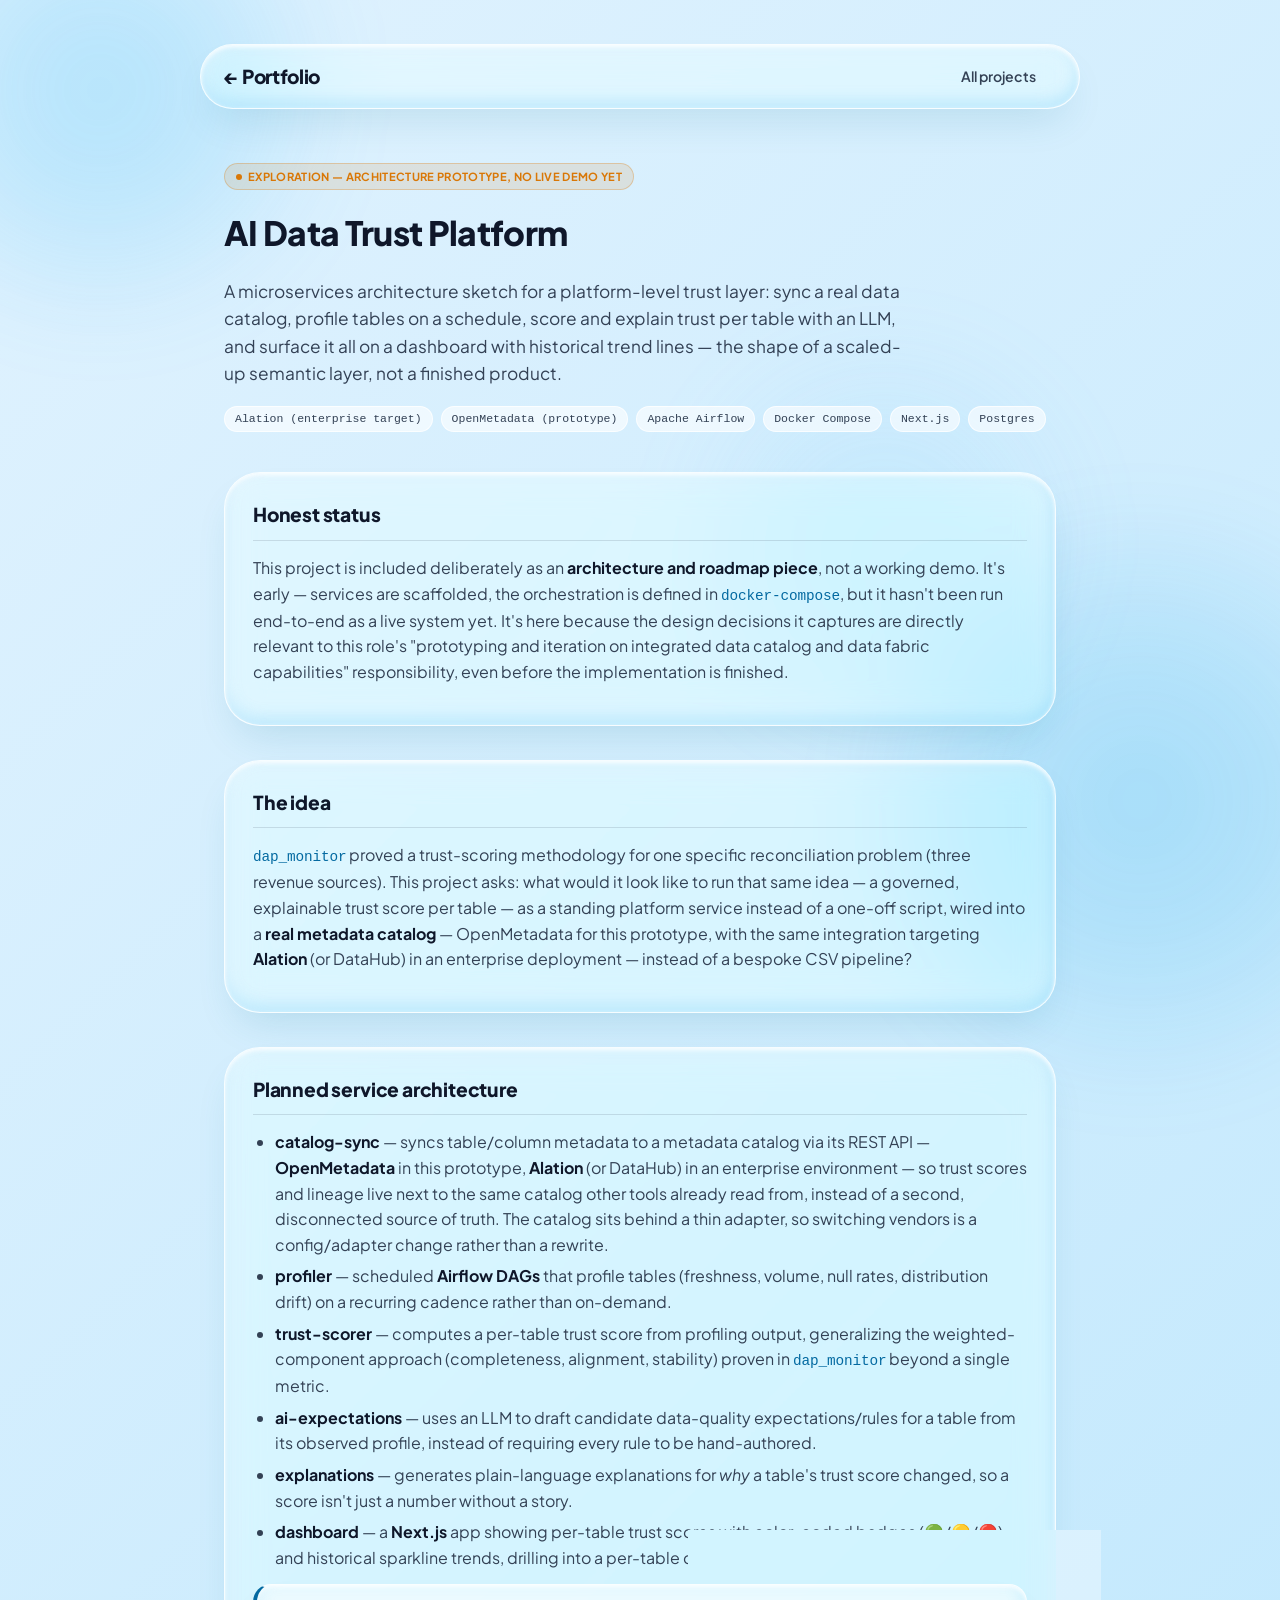
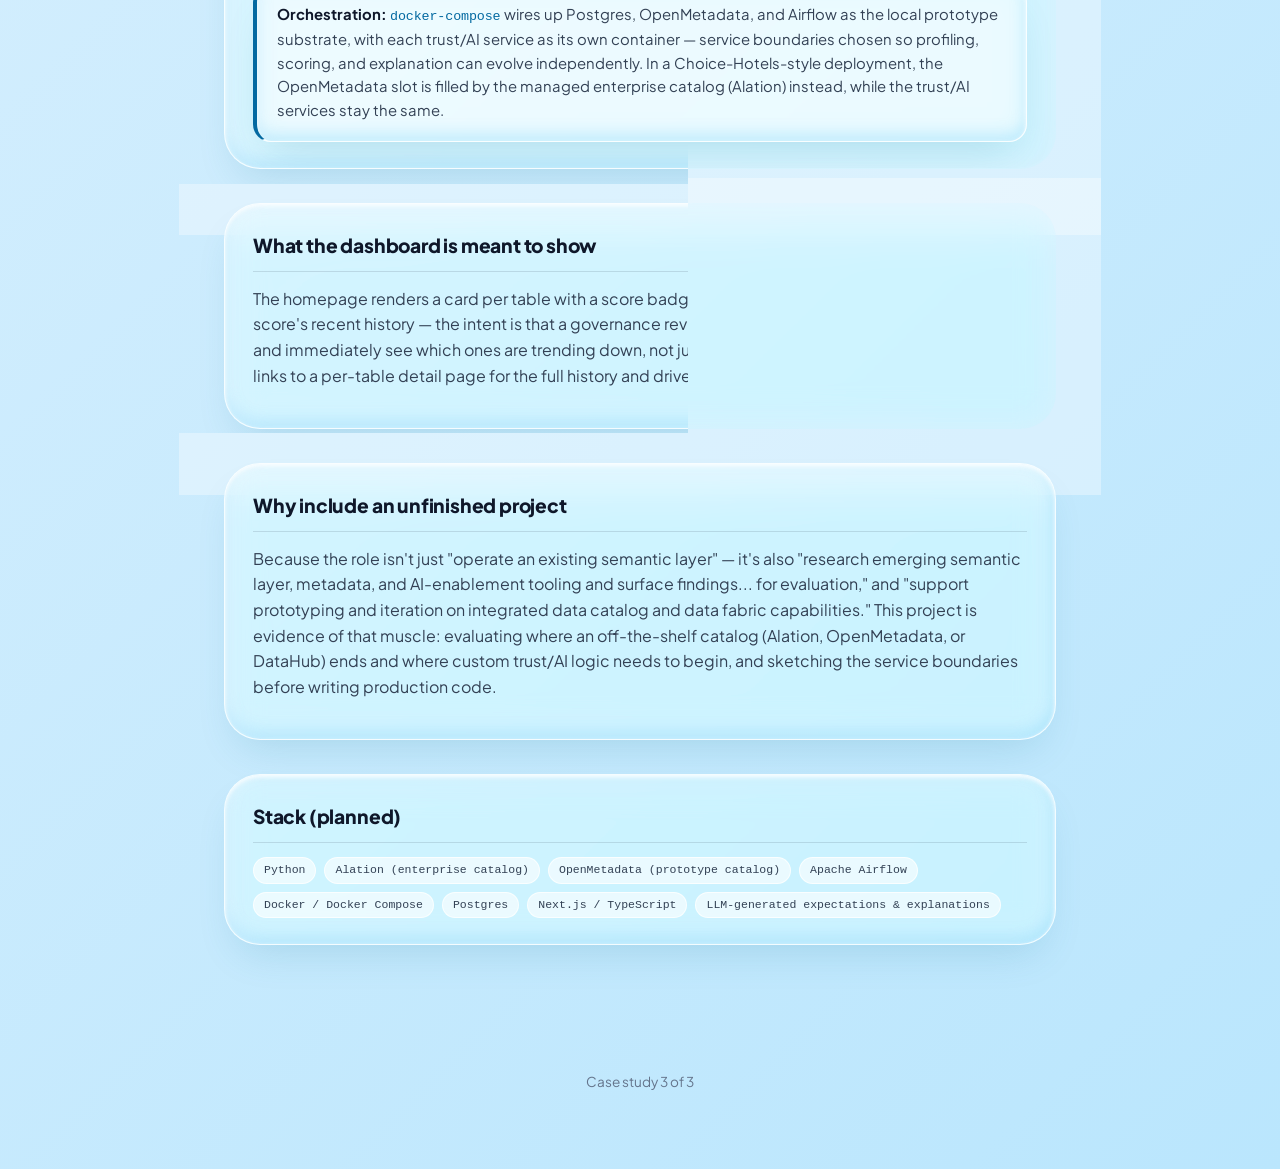
==== projects/ai-data-trust.html @ 4bc024ef "Reframe AI Data Trust catalog as pluggable; name Alation as enterprise target Co-Authored-By: Claude" ====
<!DOCTYPE html>
<html lang="en">
<head>
<meta charset="UTF-8">
<meta name="viewport" content="width=device-width, initial-scale=1.0">
<title>AI Data Trust Platform — Architecture</title>
<link rel="preconnect" href="https://fonts.googleapis.com">
<link rel="preconnect" href="https://fonts.gstatic.com" crossorigin>
<link href="https://fonts.googleapis.com/css2?family=Plus+Jakarta+Sans:wght@400;500;600;700;800&display=swap" rel="stylesheet">
<link rel="stylesheet" href="../styles.css?v=18">
</head>
<body>

<div class="bg-orb bg-orb-1" aria-hidden="true"></div>
<div class="bg-orb bg-orb-2" aria-hidden="true"></div>
<div class="bg-orb bg-orb-3" aria-hidden="true"></div>

<nav class="site-nav">
  <div class="wrap">
    <a class="brand" href="../index.html">← Portfolio</a>
    <a class="back" href="../index.html">All projects</a>
  </div>
</nav>

<header class="case-header">
  <div class="wrap">
    <span class="tier exploration">Exploration — architecture prototype, no live demo yet</span>
    <h1>AI Data Trust Platform</h1>
    <p class="subtitle">
      A microservices architecture sketch for a platform-level trust layer: sync a real data
      catalog, profile tables on a schedule, score and explain trust per table with an LLM, and
      surface it all on a dashboard with historical trend lines — the shape of a scaled-up semantic
      layer, not a finished product.
    </p>
    <div class="case-meta">
      <span class="tag">Alation (enterprise target)</span>
      <span class="tag">OpenMetadata (prototype)</span>
      <span class="tag">Apache Airflow</span>
      <span class="tag">Docker Compose</span>
      <span class="tag">Next.js</span>
      <span class="tag">Postgres</span>
    </div>
  </div>
</header>

<main class="case-body">
  <div class="wrap">

    <section>
      <h2>Honest status</h2>
      <p>
        This project is included deliberately as an <strong>architecture and roadmap piece</strong>,
        not a working demo. It's early — services are scaffolded, the orchestration is defined in
        <code>docker-compose</code>, but it hasn't been run end-to-end as a live system yet. It's here
        because the design decisions it captures are directly relevant to this role's "prototyping
        and iteration on integrated data catalog and data fabric capabilities" responsibility, even
        before the implementation is finished.
      </p>
    </section>

    <section>
      <h2>The idea</h2>
      <p>
        <code>dap_monitor</code> proved a trust-scoring methodology for one specific reconciliation
        problem (three revenue sources). This project asks: what would it look like to run that same
        idea — a governed, explainable trust score per table — as a standing platform service
        instead of a one-off script, wired into a <strong>real metadata catalog</strong> — OpenMetadata
        for this prototype, with the same integration targeting <strong>Alation</strong> (or DataHub) in
        an enterprise deployment — instead of a bespoke CSV pipeline?
      </p>
    </section>

    <section>
      <h2>Planned service architecture</h2>
      <ul>
        <li><strong>catalog-sync</strong> — syncs table/column metadata to a metadata catalog via its REST API — <strong>OpenMetadata</strong> in this prototype, <strong>Alation</strong> (or DataHub) in an enterprise environment — so trust scores and lineage live next to the same catalog other tools already read from, instead of a second, disconnected source of truth. The catalog sits behind a thin adapter, so switching vendors is a config/adapter change rather than a rewrite.</li>
        <li><strong>profiler</strong> — scheduled <strong>Airflow DAGs</strong> that profile tables (freshness, volume, null rates, distribution drift) on a recurring cadence rather than on-demand.</li>
        <li><strong>trust-scorer</strong> — computes a per-table trust score from profiling output, generalizing the weighted-component approach (completeness, alignment, stability) proven in <code>dap_monitor</code> beyond a single metric.</li>
        <li><strong>ai-expectations</strong> — uses an LLM to draft candidate data-quality expectations/rules for a table from its observed profile, instead of requiring every rule to be hand-authored.</li>
        <li><strong>explanations</strong> — generates plain-language explanations for <em>why</em> a table's trust score changed, so a score isn't just a number without a story.</li>
        <li><strong>dashboard</strong> — a <strong>Next.js</strong> app showing per-table trust scores with color-coded badges (🟢/🟡/🔴) and historical sparkline trends, drilling into a per-table detail view.</li>
      </ul>
      <div class="callout">
        <strong>Orchestration:</strong> <code>docker-compose</code> wires up Postgres, OpenMetadata,
        and Airflow as the local prototype substrate, with each trust/AI service as its own container —
        service boundaries chosen so profiling, scoring, and explanation can evolve independently. In a
        Choice-Hotels-style deployment, the OpenMetadata slot is filled by the managed enterprise
        catalog (Alation) instead, while the trust/AI services stay the same.
      </div>
    </section>

    <section>
      <h2>What the dashboard is meant to show</h2>
      <p>
        The homepage renders a card per table with a score badge and a compact SVG sparkline of the
        score's recent history — the intent is that a governance reviewer can scan dozens of tables
        at a glance and immediately see which ones are trending down, not just which ones are
        currently red. Each card links to a per-table detail page for the full history and drivers.
      </p>
    </section>

    <section>
      <h2>Why include an unfinished project</h2>
      <p>
        Because the role isn't just "operate an existing semantic layer" — it's also "research
        emerging semantic layer, metadata, and AI-enablement tooling and surface findings... for
        evaluation," and "support prototyping and iteration on integrated data catalog and data
        fabric capabilities." This project is evidence of that muscle: evaluating where an
        off-the-shelf catalog (Alation, OpenMetadata, or DataHub) ends and where custom trust/AI logic
        needs to begin, and sketching the service boundaries before writing production code.
      </p>
    </section>

    <section>
      <h2>Stack (planned)</h2>
      <div class="stack-list">
        <span class="tag">Python</span>
        <span class="tag">Alation (enterprise catalog)</span>
        <span class="tag">OpenMetadata (prototype catalog)</span>
        <span class="tag">Apache Airflow</span>
        <span class="tag">Docker / Docker Compose</span>
        <span class="tag">Postgres</span>
        <span class="tag">Next.js / TypeScript</span>
        <span class="tag">LLM-generated expectations &amp; explanations</span>
      </div>
    </section>

  </div>
</main>

<footer class="footer">
  <div class="wrap">Case study 3 of 3</div>
</footer>

<script src="../liquid-ui.js?v=18" defer></script>
</body>
</html>
---- styles.css ----
/* ==========================================================================
   LIQUID GLASSMORPHISM & WATER-BUBBLE DESIGN SYSTEM
   Light-blue ambient atmosphere · volumetric glass optics · spring physics.
   Every original component class is preserved and re-skinned; the dark theme
   is backed up in styles-dark.css.bak.
   ========================================================================== */

:root {
  /* Liquid light-blue palette */
  --bg-gradient-start: #e0f2fe;
  --bg-gradient-mid: #bae6fd;
  --bg-gradient-end: #dbeafe;

  /* Glass surfaces (translucent whites over the gradient) */
  --glass: rgba(255, 255, 255, 0.35);
  --glass-hover: rgba(255, 255, 255, 0.55);
  --glass-2: rgba(255, 255, 255, 0.5);
  --field: rgba(255, 255, 255, 0.62);
  --glass-border: rgba(255, 255, 255, 0.75);
  --glass-border-hi: rgba(255, 255, 255, 0.95);

  /* Surface aliases used across original components */
  --bg: rgba(255, 255, 255, 0.28);
  --bg-elev: rgba(255, 255, 255, 0.38);
  --bg-elev-2: rgba(255, 255, 255, 0.52);
  --code-bg: rgba(255, 255, 255, 0.6);

  /* Hairlines / structural borders (subtle slate, visible on light glass) */
  --border: rgba(15, 23, 42, 0.12);

  /* Typography */
  --text: #0f172a;
  --text-dim: #334155;
  --text-faint: #64748b;
  --muted: #475569;

  /* Accent (ocean blue) */
  --accent: #0284c7;
  --accent-strong: #0369a1;
  --accent-soft: rgba(2, 132, 199, 0.1);

  /* Certification tiers */
  --tier-exploration: #d97706;
  --tier-product: #0284c7;
  --tier-certified: #059669;

  /* Demo semantic colors (tuned for light backgrounds) */
  --demo-ok: #059669;
  --demo-bad: #dc2626;
  --demo-neutral: #64748b;

  /* Photorealistic water-refraction shadows */
  --bubble-shadow:
    0 20px 40px -15px rgba(14, 116, 144, 0.18),
    inset 0 2px 4px rgba(255, 255, 255, 0.9),
    inset 0 -6px 16px rgba(56, 189, 248, 0.25),
    inset 6px 0 12px rgba(255, 255, 255, 0.4);
  --bubble-shadow-hover:
    0 30px 60px -12px rgba(14, 116, 144, 0.28),
    inset 0 3px 6px rgba(255, 255, 255, 1),
    inset 0 -8px 20px rgba(56, 189, 248, 0.35),
    inset 8px 0 16px rgba(255, 255, 255, 0.6);

  /* Elastic spring transition */
  --spring: all 0.5s cubic-bezier(0.34, 1.56, 0.64, 1);

  --max-width: 880px;   /* prose / reading measure — keeps line length readable */
  font-size: 16px;
}

* {
  box-sizing: border-box;
}

html, body {
  margin: 0;
  padding: 0;
}

body {
  min-height: 100vh;
  color: var(--text);
  background: linear-gradient(135deg, var(--bg-gradient-start), var(--bg-gradient-mid), var(--bg-gradient-end));
  background-size: 200% 200%;
  animation: ambientLiquid 16s ease infinite;
  font-family: "Plus Jakarta Sans", -apple-system, BlinkMacSystemFont, "Segoe UI", Inter, Roboto, Helvetica, Arial, sans-serif;
  line-height: 1.6;
  -webkit-font-smoothing: antialiased;
  overflow-x: hidden;
  padding-bottom: 40px;
}

@keyframes ambientLiquid {
  0% { background-position: 0% 50%; }
  50% { background-position: 100% 50%; }
  100% { background-position: 0% 50%; }
}

/* Floating ambient background orbs */
.bg-orb {
  position: fixed;
  border-radius: 50%;
  filter: blur(50px);
  z-index: 0;
  pointer-events: none;
  opacity: 0.55;
  will-change: transform;
  animation: floatOrb 20s ease-in-out infinite alternate;
}

.bg-orb-1 {
  width: 420px;
  height: 420px;
  background: radial-gradient(circle, rgba(56, 189, 248, 0.5), rgba(186, 230, 253, 0));
  top: -120px;
  left: -110px;
}

.bg-orb-2 {
  width: 520px;
  height: 520px;
  background: radial-gradient(circle, rgba(14, 165, 233, 0.4), rgba(224, 242, 254, 0));
  bottom: -160px;
  right: -120px;
  animation-delay: -10s;
}

.bg-orb-3 {
  width: 360px;
  height: 360px;
  background: radial-gradient(circle, rgba(125, 211, 252, 0.35), rgba(224, 242, 254, 0));
  top: 40%;
  left: 55%;
  animation-delay: -5s;
}

@keyframes floatOrb {
  0% { transform: translate(0, 0) scale(1); }
  100% { transform: translate(80px, 60px) scale(1.15); }
}

/* Keep all real content above the orbs */
.site-nav,
[data-site-panel],
.case-header,
.case-body,
.footer {
  position: relative;
  z-index: 1;
}

a {
  color: var(--accent-strong);
  text-decoration: none;
}

a:hover {
  text-decoration: underline;
}

code, pre, .mono {
  font-family: "SF Mono", ui-monospace, Menlo, Consolas, monospace;
}

/* Inline code tokens (file/function names inside sentences) render oversized and
   heavy at a raw 1em monospace next to the proportional body font. Nudge the size
   down and tint them the accent color so they read as a token within the sentence
   rather than shouting — matches the per-context overrides already used in the
   catalog note and pipeline stages. Scoped to inline <code>; pre/.formula/.mono
   (formula blocks, catalog IDs) are untouched. */
code {
  font-size: 0.9em;
  color: var(--accent-strong);
  letter-spacing: -0.01em;
}

.mono {
  font-family: "SF Mono", ui-monospace, Menlo, Consolas, monospace;
}

.wrap {
  max-width: var(--max-width);
  margin: 0 auto;
  padding: 0 24px;
}

/* ==========================================================================
   BUBBLE CARD — volumetric glass base (shared by presentational cards)
   ========================================================================== */

.bubble-card,
.project-card,
.demo-panel,
.app-window,
.demo-intro-card,
.callout,
.contact-card,
.skill-bubble,
.hero-avatar-card {
  background: var(--glass);
  backdrop-filter: blur(18px) saturate(160%);
  -webkit-backdrop-filter: blur(18px) saturate(160%);
  border: 1.5px solid var(--glass-border);
  box-shadow: var(--bubble-shadow);
  border-radius: 28px;
  position: relative;
  transition: var(--spring);
}

/* Gloss sweep — specular highlight that crosses cards on hover */
.bubble-card::before,
.project-card::before,
.skill-bubble::before,
.contact-card::before {
  content: "";
  position: absolute;
  top: 0;
  left: -120%;
  width: 80%;
  height: 100%;
  background: linear-gradient(
    100deg,
    rgba(255, 255, 255, 0) 0%,
    rgba(255, 255, 255, 0.55) 50%,
    rgba(255, 255, 255, 0) 100%
  );
  transform: skewX(-18deg);
  transition: left 0.7s cubic-bezier(0.34, 1.1, 0.64, 1);
  pointer-events: none;
  z-index: 2;
}

.bubble-card:hover::before,
.project-card:hover::before,
.skill-bubble:hover::before,
.contact-card:hover::before {
  left: 130%;
}

.bubble-card:hover,
.project-card:hover,
.contact-card:hover {
  background: var(--glass-hover);
  box-shadow: var(--bubble-shadow-hover);
  border-color: var(--glass-border-hi);
  transform: translateY(-6px) scale(1.01);
  border-radius: 42px 32px 45px 35px / 35px 45px 32px 42px;
  text-decoration: none;
}

/* Draft-exact content cards (wrap Overview text blocks) */
.bubble-card {
  border-radius: 36px;
  overflow: hidden;
}

.hero-card {
  padding: 44px 46px 40px;
}

.overview-lead-card {
  padding: 24px 30px;
}

.about-card {
  padding: 34px 36px;
}

/* ==========================================================================
   BUTTONS — water-bubble CTA with liquid breathing
   ========================================================================== */

.btn-bubble,
.hero-jump-link {
  background: linear-gradient(135deg, rgba(255, 255, 255, 0.75), rgba(186, 230, 253, 0.4));
  backdrop-filter: blur(12px);
  -webkit-backdrop-filter: blur(12px);
  color: var(--accent);
  border: 1.5px solid #ffffff;
  padding: 12px 26px;
  border-radius: 100px;
  font-weight: 700;
  font-size: 0.92rem;
  cursor: pointer;
  text-decoration: none;
  display: inline-flex;
  align-items: center;
  justify-content: center;
  gap: 8px;
  box-shadow: var(--bubble-shadow);
  transition: var(--spring);
  position: relative;
}

.btn-bubble:hover,
.hero-jump-link:hover {
  background: linear-gradient(135deg, rgba(56, 189, 248, 0.92), rgba(2, 132, 199, 0.96));
  color: #ffffff;
  text-decoration: none;
  box-shadow:
    0 15px 30px -8px rgba(2, 132, 199, 0.45),
    inset 0 2px 4px rgba(255, 255, 255, 0.9),
    inset 0 -4px 10px rgba(3, 105, 161, 0.5);
  border-color: rgba(255, 255, 255, 0.9);
  animation: ctaBubbleBreathe 4s ease-in-out infinite alternate;
}

.btn-bubble:active,
.hero-jump-link:active {
  transform: translateY(0) scale(0.98);
  animation: none;
}

@keyframes ctaBubbleBreathe {
  0% { border-radius: 100px; transform: translateY(-3px) scale(1.05); }
  50% { border-radius: 35px 25px 35px 28px / 28px 35px 25px 35px; transform: translateY(-5px) scale(1.06); }
  100% { border-radius: 100px; transform: translateY(-3px) scale(1.05); }
}

/* Liquid bead breathing for tabs / pills */
@keyframes beadBreathe {
  0% { border-radius: 100px; transform: translateY(-2px) scale(1.04) rotate(0deg); }
  33% { border-radius: 25px 35px 25px 30px / 30px 25px 35px 25px; transform: translateY(-3.5px) scale(1.05) rotate(0.6deg); }
  66% { border-radius: 35px 25px 30px 25px / 25px 35px 25px 30px; transform: translateY(-1.5px) scale(1.035) rotate(-0.5deg); }
  100% { border-radius: 100px; transform: translateY(-2px) scale(1.04) rotate(0deg); }
}

/* ==========================================================================
   NAV — floating glass pill
   ========================================================================== */

.site-nav {
  padding: 28px 0;
  position: sticky;
  top: 16px;
  z-index: 100;
}

.site-nav .wrap {
  display: flex;
  justify-content: space-between;
  align-items: center;
  gap: 16px;
  background: var(--glass);
  backdrop-filter: blur(18px) saturate(160%);
  -webkit-backdrop-filter: blur(18px) saturate(160%);
  border: 1.5px solid var(--glass-border);
  box-shadow: var(--bubble-shadow);
  border-radius: 100px;
  padding: 10px 24px;
  max-width: calc(var(--max-width) - 0px);
}

.site-nav .brand {
  display: flex;
  align-items: center;
  gap: 10px;
  font-weight: 800;
  color: var(--text);
  letter-spacing: -0.02em;
  font-size: 1.2rem;
}

.site-nav .brand:hover {
  text-decoration: none;
}

.brand-dot {
  width: 14px;
  height: 14px;
  border-radius: 50%;
  background: radial-gradient(circle at 30% 30%, #38bdf8, #0284c7);
  box-shadow: 0 0 10px rgba(56, 189, 248, 0.6), inset -1px -1px 2px rgba(0, 0, 0, 0.2);
  display: inline-block;
  animation: bubblePulse 3s ease-in-out infinite;
}

@keyframes bubblePulse {
  0%, 100% { transform: scale(1); }
  50% { transform: scale(1.25); }
}

.site-nav .back {
  color: var(--text-dim);
  font-size: 0.88rem;
  font-weight: 600;
  padding: 9px 18px;
  border-radius: 100px;
  border: 1px solid transparent;
  position: relative;
  transition: all 0.22s ease;
}

/* Liquid bead hover — never a flat white fill */
.site-nav .back:hover {
  color: #0284c7;
  transition: var(--spring);
  text-decoration: none;
  background: linear-gradient(160deg, rgba(255, 255, 255, 0.7) 0%, rgba(255, 255, 255, 0.2) 50%, rgba(56, 189, 248, 0.25) 100%);
  backdrop-filter: blur(12px) saturate(180%);
  -webkit-backdrop-filter: blur(12px) saturate(180%);
  border: 1px solid rgba(255, 255, 255, 0.95);
  box-shadow:
    0 10px 20px -6px rgba(2, 132, 199, 0.25),
    inset 0 2px 3px rgba(255, 255, 255, 1),
    inset 0 -4px 8px rgba(14, 165, 233, 0.35),
    inset 2px 0 6px rgba(255, 255, 255, 0.4);
  text-shadow: 0 1px 0 rgba(255, 255, 255, 0.8);
  animation: beadBreathe 3.6s ease-in-out infinite alternate;
}

/* Glossy specular glare arc */
.site-nav .back::after {
  content: "";
  position: absolute;
  top: 3px;
  left: 15%;
  width: 70%;
  height: 35%;
  background: linear-gradient(to bottom, rgba(255, 255, 255, 0.85), rgba(255, 255, 255, 0));
  border-radius: 100px 100px 50% 50%;
  opacity: 0;
  transition: opacity 0.3s ease;
  pointer-events: none;
}

.site-nav .back:hover::after {
  opacity: 1;
}

/* ==========================================================================
   SITE TABS — 3D liquid droplet tab bar
   ========================================================================== */

.site-tabs {
  display: flex;
  align-items: center;
  list-style: none;
  margin: 0;
  gap: 6px;
  background: rgba(255, 255, 255, 0.2);
  padding: 5px;
  border-radius: 100px;
  border: 1px solid rgba(255, 255, 255, 0.5);
  backdrop-filter: blur(8px);
  -webkit-backdrop-filter: blur(8px);
}

.site-tab {
  appearance: none;
  display: block;
  background: none;
  border: 1px solid transparent;
  color: var(--text-dim);
  font-family: inherit;
  font-size: 0.88rem;
  font-weight: 600;
  padding: 10px 22px;
  border-radius: 100px;
  cursor: pointer;
  letter-spacing: -0.01em;
  position: relative;
  transition: all 0.22s ease;
}

.site-tab::after {
  content: "";
  position: absolute;
  top: 3px;
  left: 15%;
  width: 70%;
  height: 35%;
  background: linear-gradient(to bottom, rgba(255, 255, 255, 0.85), rgba(255, 255, 255, 0));
  border-radius: 100px 100px 50% 50%;
  opacity: 0;
  transition: opacity 0.3s ease;
  pointer-events: none;
}

/* Hover === active: full liquid bead, exactly like the draft's .nav-tab-item a */
.site-tab:hover,
.site-tab.active {
  color: #0284c7;
  transition: var(--spring);
  background: linear-gradient(160deg, rgba(255, 255, 255, 0.7) 0%, rgba(255, 255, 255, 0.2) 50%, rgba(56, 189, 248, 0.25) 100%);
  backdrop-filter: blur(12px) saturate(180%);
  -webkit-backdrop-filter: blur(12px) saturate(180%);
  border: 1px solid rgba(255, 255, 255, 0.95);
  box-shadow:
    0 10px 20px -6px rgba(2, 132, 199, 0.25),
    inset 0 2px 3px rgba(255, 255, 255, 1),
    inset 0 -4px 8px rgba(14, 165, 233, 0.35),
    inset 2px 0 6px rgba(255, 255, 255, 0.4);
  text-shadow: 0 1px 0 rgba(255, 255, 255, 0.8);
  animation: beadBreathe 3.6s ease-in-out infinite alternate;
}

.site-tab:hover::after,
.site-tab.active::after {
  opacity: 1;
}

.site-tab:focus-visible {
  outline: 2px solid var(--accent-strong);
  outline-offset: 2px;
}

[data-site-panel] {
  animation: panel-fade 0.22s ease;
}

@keyframes panel-fade {
  from { opacity: 0; transform: translateY(6px); }
  to { opacity: 1; transform: none; }
}

/* ==========================================================================
   HERO
   ========================================================================== */

.hero {
  position: relative;
  padding: 48px 0 32px;
  overflow: hidden;
}

.hero-motif {
  position: absolute;
  inset: 0;
  z-index: 0;
  opacity: 0.14;
  pointer-events: none;
}

.hero-motif svg {
  width: 100%;
  height: 100%;
}

.hero-motif line { stroke: var(--accent-strong); }
.hero-motif circle { fill: var(--accent-strong); }

.hero .wrap {
  position: relative;
  z-index: 1;
}

.hero .eyebrow {
  display: inline-flex;
  align-items: center;
  gap: 8px;
  color: var(--accent-strong);
  font-size: 0.8rem;
  font-weight: 800;
  text-transform: uppercase;
  letter-spacing: 0.08em;
  margin-bottom: 18px;
  background: rgba(255, 255, 255, 0.7);
  border: 1px solid #ffffff;
  padding: 7px 16px;
  border-radius: 100px;
  box-shadow: 0 4px 12px rgba(14, 116, 144, 0.1);
}

.hero h1 {
  font-size: 2.6rem;
  line-height: 1.15;
  margin: 0 0 18px;
  letter-spacing: -0.03em;
  font-weight: 800;
  max-width: 780px;
}

.hero h1 .grad {
  background: linear-gradient(135deg, #0284c7, #0369a1);
  -webkit-background-clip: text;
  background-clip: text;
  -webkit-text-fill-color: transparent;
}

.hero p {
  color: var(--text-dim);
  font-size: 1.08rem;
  max-width: 640px;
}

.hero-stats {
  margin-top: 22px;
  color: var(--text-faint);
  font-size: 0.82rem;
  display: flex;
  align-items: center;
  flex-wrap: wrap;
}

.tier-dot {
  display: inline-block;
  width: 8px;
  height: 8px;
  border-radius: 50%;
  margin: 0 6px 0 2px;
}

.tier-dot.certified { background: var(--tier-certified); }
.tier-dot.product { background: var(--tier-product); }
.tier-dot.exploration { background: var(--tier-exploration); }

.hero-jump {
  margin-top: 28px;
  display: flex;
  flex-wrap: wrap;
  gap: 14px;
}

/* ==========================================================================
   OVERVIEW EXTRAS
   ========================================================================== */

.overview-lead {
  padding: 16px 0;
}

.overview-lead p {
  color: var(--text-dim);
  max-width: 680px;
  margin: 0;
}

.overview-lead .tier {
  margin: 0 2px;
  vertical-align: middle;
}

.section-label {
  color: var(--accent-strong);
  font-size: 0.72rem;
  font-weight: 800;
  text-transform: uppercase;
  letter-spacing: 0.08em;
  margin-bottom: 10px;
}

.section-heading {
  font-size: 1.6rem;
  font-weight: 800;
  letter-spacing: -0.02em;
  margin: 40px 0 20px;
}

/* ==========================================================================
   SKILLS GRID (liquid bubbles)
   ========================================================================== */

.skills-section {
  padding: 64px 0 16px;
}

.skills-grid {
  display: grid;
  grid-template-columns: repeat(auto-fit, minmax(150px, 1fr));
  gap: 18px;
}

.skill-bubble {
  padding: 24px 16px;
  text-align: center;
  display: flex;
  flex-direction: column;
  align-items: center;
  gap: 12px;
  border-radius: 26px;
  cursor: default;
  overflow: hidden;
}

.skill-bubble:hover {
  background: var(--glass-hover);
  box-shadow: var(--bubble-shadow-hover);
  border-color: var(--glass-border-hi);
  transform: scale(1.06) translateY(-8px);
  border-radius: 50% 40% 60% 40% / 40% 60% 40% 60%;
}

.skill-icon {
  width: 54px;
  height: 54px;
  border-radius: 50%;
  background: rgba(255, 255, 255, 0.85);
  display: flex;
  align-items: center;
  justify-content: center;
  font-size: 1.5rem;
  box-shadow: inset 0 2px 4px rgba(255, 255, 255, 1), 0 4px 10px rgba(14, 116, 144, 0.12);
}

.skill-icon svg {
  width: 27px;
  height: 27px;
  display: block;
  fill: var(--accent-strong);
  transition: fill 0.3s ease;
}

.skill-bubble:hover .skill-icon svg {
  fill: #0ea5e9;
}

.skill-name {
  font-weight: 700;
  font-size: 0.95rem;
  color: var(--text);
}

.skill-sub {
  font-size: 0.75rem;
  color: var(--text-faint);
  margin-top: -6px;
}

/* ==========================================================================
   ABOUT
   ========================================================================== */

.about {
  padding: 56px 0 28px;
}

.about h2 {
  font-size: 1.6rem;
  font-weight: 800;
  letter-spacing: -0.02em;
  margin: 0 0 16px;
}

.about .bio {
  color: var(--text-dim);
  max-width: 680px;
}

.about .bio:last-child {
  margin-bottom: 0;
}

/* ==========================================================================
   CONTACT
   ========================================================================== */

.contact-card {
  margin: 72px 0 8px;
  padding: 52px 40px;
  text-align: center;
  overflow: hidden;
  background: linear-gradient(135deg, rgba(255, 255, 255, 0.55), rgba(186, 230, 253, 0.45));
}

.contact-title {
  font-size: 2rem;
  font-weight: 800;
  letter-spacing: -0.02em;
  margin: 0 0 14px;
}

.contact-text {
  font-size: 1.05rem;
  color: var(--text-dim);
  max-width: 520px;
  margin: 0 auto 28px;
}

.contact-actions {
  display: flex;
  flex-wrap: wrap;
  gap: 12px;
  justify-content: center;
}

/* ==========================================================================
   PROJECT CARDS
   ========================================================================== */

.project-grid {
  display: grid;
  gap: 22px;
  margin: 0 0 40px;
}

.project-card {
  display: block;
  padding: 26px 28px;
  overflow: hidden;
}

.project-card .card-top {
  display: flex;
  justify-content: space-between;
  align-items: flex-start;
  gap: 12px;
  margin-bottom: 8px;
  position: relative;
  z-index: 1;
}

.catalog-id {
  color: var(--text-faint);
  font-size: 0.72rem;
  margin-bottom: 4px;
}

.project-card h3 {
  margin: 0;
  font-size: 1.25rem;
  font-weight: 800;
  color: var(--text);
  letter-spacing: -0.01em;
}

.project-card .tagline {
  color: var(--accent-strong);
  font-size: 0.7rem;
  text-transform: uppercase;
  letter-spacing: 0.06em;
  font-weight: 800;
  margin: 0 0 10px;
  position: relative;
  z-index: 1;
}

.project-card p.desc {
  color: var(--text-dim);
  margin: 0 0 14px;
  font-size: 0.95rem;
  position: relative;
  z-index: 1;
}

.why-tier {
  color: var(--text-faint);
  font-size: 0.83rem;
  font-style: italic;
  margin: 0 0 14px;
  padding-top: 12px;
  border-top: 1px dashed var(--border);
  position: relative;
  z-index: 1;
}

.tag-row {
  display: flex;
  flex-wrap: wrap;
  gap: 6px;
  position: relative;
  z-index: 1;
}

.tag {
  background: rgba(255, 255, 255, 0.6);
  border: 1px solid var(--glass-border);
  color: var(--text-dim);
  font-size: 0.72rem;
  padding: 3px 10px;
  border-radius: 999px;
  font-family: "SF Mono", ui-monospace, Menlo, Consolas, monospace;
}

/* ==========================================================================
   CERTIFICATION TIER BADGES
   ========================================================================== */

.tier {
  display: inline-flex;
  align-items: center;
  gap: 6px;
  font-size: 0.7rem;
  font-weight: 700;
  padding: 4px 11px;
  border-radius: 999px;
  white-space: nowrap;
  text-transform: uppercase;
  letter-spacing: 0.03em;
  border: 1px solid transparent;
}

.tier::before {
  content: "";
  width: 6px;
  height: 6px;
  border-radius: 50%;
}

.tier.certified {
  color: var(--tier-certified);
  background: rgba(5, 150, 105, 0.12);
  border-color: rgba(5, 150, 105, 0.28);
}
.tier.certified::before { background: var(--tier-certified); }

.tier.product {
  color: var(--tier-product);
  background: rgba(2, 132, 199, 0.12);
  border-color: rgba(2, 132, 199, 0.28);
}
.tier.product::before { background: var(--tier-product); }

.tier.exploration {
  color: var(--tier-exploration);
  background: rgba(217, 119, 6, 0.12);
  border-color: rgba(217, 119, 6, 0.28);
}
.tier.exploration::before { background: var(--tier-exploration); }

/* ==========================================================================
   CASE STUDY PAGES
   ========================================================================== */

.case-header {
  padding: 40px 0 8px;
}

.case-header .tier {
  margin-bottom: 16px;
}

.case-header h1 {
  font-size: 2.1rem;
  font-weight: 800;
  margin: 0 0 12px;
  letter-spacing: -0.02em;
}

.case-header .subtitle {
  color: var(--text-dim);
  font-size: 1.08rem;
  max-width: 680px;
}

.case-meta {
  display: flex;
  flex-wrap: wrap;
  gap: 8px;
  margin: 18px 0 8px;
}

.case-body {
  padding: 24px 0 64px;
}

.case-body section {
  margin-bottom: 34px;
  background: var(--glass);
  backdrop-filter: blur(18px) saturate(160%);
  -webkit-backdrop-filter: blur(18px) saturate(160%);
  border: 1.5px solid var(--glass-border);
  box-shadow: var(--bubble-shadow);
  border-radius: 36px;
  padding: 26px 28px;
  position: relative;
  overflow: hidden;
}

.case-body h2 {
  font-size: 1.2rem;
  font-weight: 800;
  color: var(--text);
  margin: 0 0 14px;
  padding-bottom: 10px;
  border-bottom: 1px solid var(--border);
  letter-spacing: -0.01em;
}

.case-body p {
  color: var(--text-dim);
  margin: 0 0 14px;
}

.case-body ul {
  color: var(--text-dim);
  padding-left: 22px;
  margin: 0 0 14px;
}

.case-body li {
  margin-bottom: 6px;
}

.case-body strong {
  color: var(--text);
}

.pipeline-steps {
  list-style: none;
  padding: 0;
  margin: 0 0 8px;
  counter-reset: step;
}

.pipeline-steps li {
  counter-increment: step;
  position: relative;
  padding: 10px 0 10px 42px;
  border-bottom: 1px solid var(--border);
  color: var(--text-dim);
}

.pipeline-steps li:last-child {
  border-bottom: none;
}

.pipeline-steps li::before {
  content: counter(step);
  position: absolute;
  left: 0;
  top: 9px;
  width: 26px;
  height: 26px;
  border-radius: 50%;
  background: linear-gradient(135deg, rgba(56, 189, 248, 0.9), rgba(2, 132, 199, 0.95));
  color: #ffffff;
  font-size: 0.8rem;
  font-weight: 700;
  display: flex;
  align-items: center;
  justify-content: center;
  font-family: "SF Mono", ui-monospace, Menlo, Consolas, monospace;
  box-shadow: 0 3px 8px rgba(2, 132, 199, 0.35), inset 0 1px 2px rgba(255, 255, 255, 0.7);
}

.pipeline-steps li strong { color: var(--text); }

.callout {
  border-left: 4px solid var(--accent-strong);
  padding: 18px 20px;
  color: var(--text-dim);
  font-size: 0.93rem;
  border-radius: 18px;
}

.callout strong { color: var(--text); }

.formula {
  background: rgba(255, 255, 255, 0.7);
  border: 1px solid var(--glass-border);
  border-radius: 14px;
  padding: 16px 18px;
  color: var(--text-dim);
  font-family: "SF Mono", ui-monospace, Menlo, Consolas, monospace;
  font-size: 0.85rem;
  overflow-x: auto;
  white-space: pre;
  box-shadow: inset 0 2px 4px rgba(255, 255, 255, 0.8);
}

table.data-table {
  width: 100%;
  border-collapse: collapse;
  font-size: 0.9rem;
  margin-bottom: 8px;
}

table.data-table th,
table.data-table td {
  text-align: left;
  padding: 9px 12px;
  border-bottom: 1px solid var(--border);
  color: var(--text-dim);
}

table.data-table th {
  color: var(--text);
  font-weight: 700;
  font-size: 0.8rem;
  text-transform: uppercase;
  letter-spacing: 0.03em;
}

.stack-list {
  display: flex;
  flex-wrap: wrap;
  gap: 8px;
}

.footer {
  padding: 28px 0 40px;
  color: var(--text-faint);
  font-size: 0.85rem;
  text-align: center;
}

/* ==========================================================================
   LIVE DEMO — panels, inputs, badges
   ========================================================================== */

/* Give the Live demos panel the same top clearance below the sticky nav that
   Overview (hero card padding) and Case studies (h2 margin-top) already have —
   otherwise the bare demo eyebrow jams against the nav pill (~12px vs ~52px). */
[data-site-panel="demos"] {
  padding-top: 40px;
}

.demo-section {
  padding: 8px 0 48px;
  margin-bottom: 40px;
}

/* Glass card that holds the demo's intro copy (badge + heading + paragraphs).
   The browser-chrome .app-window below it stays standalone — this only wraps the text. */
.demo-intro-card {
  padding: 32px 34px;
  margin-bottom: 28px;
}
.demo-intro-card > *:last-child {
  margin-bottom: 0;
}
.demo-intro-card .demo-heading {
  margin-top: 0;
}

/* Live badge — white glass pill with a pulsing ("beeping") red dot that marks
   the in-browser demos as running live. */
.live-badge {
  display: inline-flex;
  align-items: center;
  gap: 9px;
  background: rgba(255, 255, 255, 0.7);
  border: 1px solid #ffffff;
  padding: 8px 16px 8px 14px;
  border-radius: 100px;
  box-shadow: 0 4px 12px rgba(14, 116, 144, 0.1);
  color: var(--accent-strong);
  font-size: 0.72rem;
  font-weight: 800;
  text-transform: uppercase;
  letter-spacing: 0.08em;
  margin-bottom: 16px;
}

.live-badge::before {
  content: "";
  width: 9px;
  height: 9px;
  border-radius: 50%;
  background: #ef4444;
  flex-shrink: 0;
  box-shadow: 0 0 0 0 rgba(239, 68, 68, 0.55);
  animation: live-pulse 1.6s ease-out infinite;
}

@keyframes live-pulse {
  0%   { box-shadow: 0 0 0 0 rgba(239, 68, 68, 0.55); }
  70%  { box-shadow: 0 0 0 8px rgba(239, 68, 68, 0); }
  100% { box-shadow: 0 0 0 0 rgba(239, 68, 68, 0); }
}

@media (prefers-reduced-motion: reduce) {
  .live-badge::before { animation: none; }
}

.demo-heading {
  font-size: 1.6rem;
  font-weight: 800;
  letter-spacing: -0.02em;
  margin: 0 0 12px;
}

.demo-intro {
  color: var(--text-dim);
  max-width: 680px;
  margin: 0 0 20px;
  font-size: 0.95rem;
}

.demo-panel {
  display: grid;
  grid-template-columns: 1fr 1fr;
  gap: 22px;
  padding: 24px;
  border-radius: 24px;
}

.demo-inputs {
  display: flex;
  flex-direction: column;
  gap: 14px;
}

.demo-input-group {
  display: flex;
  flex-direction: column;
  gap: 6px;
  font-size: 0.82rem;
  color: var(--text-dim);
  font-weight: 600;
}

.demo-input-group input[type="number"],
.demo-input-group input[type="text"] {
  background: var(--field);
  border: 1px solid var(--glass-border);
  border-radius: 12px;
  color: var(--text);
  padding: 10px 12px;
  font-family: "SF Mono", ui-monospace, Menlo, Consolas, monospace;
  font-size: 0.9rem;
  width: 100%;
  box-shadow: inset 0 2px 4px rgba(255, 255, 255, 0.7);
  transition: border-color 0.2s ease;
}

.demo-input-group input[type="text"] {
  font-family: inherit;
}

.demo-input-group input:focus {
  outline: none;
  border-color: var(--accent);
  box-shadow: inset 0 2px 4px rgba(255, 255, 255, 0.7), 0 0 0 3px rgba(2, 132, 199, 0.15);
}

.demo-tolerance input[type="range"],
input[type="range"] {
  accent-color: var(--accent);
  width: 100%;
}

.demo-results {
  display: flex;
  flex-direction: column;
  justify-content: center;
  gap: 10px;
  border-left: 1px solid var(--border);
  padding-left: 22px;
}

.demo-missing {
  color: var(--tier-exploration);
  font-size: 0.82rem;
  font-weight: 600;
}

.demo-pairs {
  display: flex;
  flex-direction: column;
  gap: 6px;
}

.demo-pair-row,
.demo-verdict-row {
  display: flex;
  justify-content: space-between;
  align-items: center;
  font-size: 0.85rem;
  color: var(--text-dim);
}

.demo-pair-diff {
  font-family: "SF Mono", ui-monospace, Menlo, Consolas, monospace;
  font-weight: 700;
}

.demo-pair-diff.ok { color: var(--demo-ok); }
.demo-pair-diff.bad { color: var(--demo-bad); }

.demo-badge-row { margin-top: 4px; }

.demo-badge {
  display: inline-flex;
  align-items: center;
  font-size: 0.75rem;
  font-weight: 700;
  padding: 5px 12px;
  border-radius: 999px;
  letter-spacing: 0.02em;
  border: 1px solid transparent;
}

.demo-badge.ok {
  color: var(--demo-ok);
  background: rgba(5, 150, 105, 0.12);
  border-color: rgba(5, 150, 105, 0.28);
}

.demo-badge.bad {
  color: var(--demo-bad);
  background: rgba(220, 38, 38, 0.12);
  border-color: rgba(220, 38, 38, 0.28);
}

.demo-badge.warn {
  color: var(--tier-exploration);
  background: rgba(217, 119, 6, 0.12);
  border-color: rgba(217, 119, 6, 0.28);
}

.demo-badge.neutral {
  color: var(--demo-neutral);
  background: rgba(100, 116, 139, 0.14);
  border-color: rgba(100, 116, 139, 0.28);
}

.demo-formula-note {
  margin-top: 16px;
  color: var(--text-faint);
  font-size: 0.75rem;
}

/* ==========================================================================
   CATALOG DEMO — chips, hits, citations
   ========================================================================== */

.demo-chip-row {
  display: flex;
  flex-wrap: wrap;
  gap: 8px;
  margin-bottom: 18px;
}

.demo-chip {
  background: rgba(255, 255, 255, 0.55);
  border: 1px solid var(--glass-border);
  color: var(--text-dim);
  font-size: 0.78rem;
  font-weight: 600;
  padding: 7px 14px;
  border-radius: 999px;
  cursor: pointer;
  font-family: inherit;
  transition: var(--spring);
  box-shadow: inset 0 1px 2px rgba(255, 255, 255, 0.8);
}

.demo-chip:hover {
  color: #0284c7;
  border-color: rgba(255, 255, 255, 0.95);
  transform: translateY(-2px) scale(1.03);
  background: linear-gradient(160deg, rgba(255, 255, 255, 0.7), rgba(56, 189, 248, 0.25));
}

.catalog-retrieved {
  margin-top: 16px;
  display: flex;
  flex-direction: column;
  gap: 8px;
}

.catalog-hit {
  display: flex;
  flex-direction: column;
  gap: 2px;
  padding: 9px 12px;
  background: rgba(255, 255, 255, 0.55);
  border: 1px solid var(--glass-border);
  border-radius: 12px;
}

.catalog-hit-name { font-size: 0.8rem; color: var(--text); }
.catalog-hit-meta { font-size: 0.72rem; color: var(--text-faint); }

.catalog-empty,
.catalog-no-answer {
  color: var(--text-faint);
  font-size: 0.85rem;
}

.catalog-answer-text {
  color: var(--text-dim);
  font-size: 0.92rem;
  margin: 0 0 12px;
}

.citation-row {
  display: flex;
  flex-wrap: wrap;
  gap: 6px;
  margin-bottom: 10px;
}

.citation-chip {
  font-size: 0.72rem;
  padding: 3px 10px;
  border-radius: 999px;
  border: 1px solid transparent;
}

.citation-chip.grounded {
  color: var(--demo-ok);
  background: rgba(5, 150, 105, 0.12);
  border-color: rgba(5, 150, 105, 0.28);
}

.citation-chip.ungrounded {
  color: var(--demo-bad);
  background: rgba(220, 38, 38, 0.12);
  border-color: rgba(220, 38, 38, 0.28);
}

.catalog-confidence-reason {
  color: var(--text-faint);
  font-size: 0.78rem;
  margin: 6px 0 0;
}

.catalog-confidence-reason em { color: var(--text-faint); opacity: 0.85; }

.catalog-retrieved-label {
  margin-top: 16px;
  color: var(--accent-strong);
  font-size: 0.68rem;
  font-weight: 700;
  text-transform: uppercase;
  letter-spacing: 0.06em;
}

.catalog-guardrail-note {
  margin: 12px 0 0;
  padding: 11px 13px;
  border: 1px solid rgba(217, 119, 6, 0.35);
  border-left: 3px solid var(--tier-exploration);
  border-radius: 12px;
  background: rgba(217, 119, 6, 0.08);
  color: var(--text-dim);
  font-size: 0.8rem;
  line-height: 1.5;
}

.catalog-guardrail-note code { color: var(--tier-exploration); font-size: 0.9em; }

.catalog-context {
  margin-top: 14px;
  border-top: 1px solid var(--border);
  padding-top: 10px;
}

.catalog-context summary {
  cursor: pointer;
  color: var(--text-dim);
  font-size: 0.78rem;
  font-weight: 600;
}

.catalog-context summary:hover { color: var(--text); }

.catalog-context-list {
  list-style: none;
  padding: 8px 0 0;
  margin: 0;
  display: flex;
  flex-direction: column;
  gap: 4px;
}

.catalog-context-list li { font-size: 0.76rem; color: var(--text-faint); }

/* ==========================================================================
   APP-WINDOW (demo chrome)
   ========================================================================== */

.app-window {
  overflow: hidden;
  border-radius: 24px;
}

.app-window-bar {
  display: flex;
  align-items: center;
  gap: 7px;
  padding: 12px 16px;
  background: rgba(255, 255, 255, 0.4);
  border-bottom: 1px solid var(--border);
}

.app-dot {
  width: 11px;
  height: 11px;
  border-radius: 50%;
  background: rgba(15, 23, 42, 0.15);
  box-shadow: inset 0 -1px 2px rgba(0, 0, 0, 0.15), inset 0 1px 1px rgba(255, 255, 255, 0.6);
}

.app-dot:nth-child(1) { background: #fb7185; }
.app-dot:nth-child(2) { background: #fbbf24; }
.app-dot:nth-child(3) { background: #34d399; }

.app-window-title {
  margin-left: 8px;
  color: var(--text-faint);
  font-size: 0.76rem;
}

.app-tabs {
  display: flex;
  gap: 4px;
  padding: 8px 10px;
  background: rgba(255, 255, 255, 0.28);
  border-bottom: 1px solid var(--border);
  overflow-x: auto;
}

.app-tab {
  appearance: none;
  background: none;
  border: 1px solid transparent;
  color: var(--text-dim);
  font-family: inherit;
  font-size: 0.82rem;
  font-weight: 700;
  padding: 8px 14px;
  border-radius: 100px;
  cursor: pointer;
  white-space: nowrap;
  transition: var(--spring);
}

.app-tab:hover { color: var(--accent); }

.app-tab.active {
  color: #0284c7;
  background: linear-gradient(160deg, rgba(255, 255, 255, 0.7), rgba(56, 189, 248, 0.22));
  border: 1px solid rgba(255, 255, 255, 0.95);
  box-shadow: inset 0 2px 3px rgba(255, 255, 255, 1), inset 0 -3px 6px rgba(14, 165, 233, 0.3);
}

.app-tab:focus-visible {
  outline: 2px solid var(--accent-strong);
  outline-offset: -2px;
  border-radius: 100px;
}

.app-body { padding: 24px; }

.app-panel-intro {
  color: var(--text-dim);
  font-size: 0.9rem;
  margin: 0 0 20px;
  max-width: 680px;
}

/* ==========================================================================
   PIPELINE FLOW
   ========================================================================== */

.pipe-flow {
  display: flex;
  flex-direction: column;
  align-items: stretch;
  gap: 4px;
}

.pipe-stage {
  background: rgba(255, 255, 255, 0.55);
  border: 1px solid var(--glass-border);
  border-left: 3px solid var(--accent-strong);
  border-radius: 14px;
  padding: 13px 16px;
  box-shadow: inset 0 1px 3px rgba(255, 255, 255, 0.7);
}

.pipe-stage-title {
  color: var(--accent-strong);
  font-family: "SF Mono", ui-monospace, Menlo, Consolas, monospace;
  font-size: 0.82rem;
  font-weight: 700;
  margin-bottom: 4px;
}

.pipe-stage-body { color: var(--text-dim); font-size: 0.88rem; }
.pipe-stage-body code { color: var(--accent-strong); font-size: 0.85em; }

.pipe-arrow {
  text-align: center;
  color: var(--accent);
  font-size: 0.9rem;
  line-height: 1.2;
  padding: 2px 0;
}

/* ==========================================================================
   CATALOG BROWSER
   ========================================================================== */

.catalog-browse-controls {
  display: flex;
  gap: 10px;
  margin-bottom: 16px;
}

.catalog-browse-controls input[type="text"],
.catalog-browse-controls select {
  background: var(--field);
  border: 1px solid var(--glass-border);
  border-radius: 12px;
  color: var(--text);
  padding: 10px 12px;
  font-family: inherit;
  font-size: 0.88rem;
  box-shadow: inset 0 2px 4px rgba(255, 255, 255, 0.7);
}

.catalog-browse-controls input[type="text"] { flex: 1; }

.catalog-browse-controls input:focus,
.catalog-browse-controls select:focus {
  outline: none;
  border-color: var(--accent);
  box-shadow: inset 0 2px 4px rgba(255, 255, 255, 0.7), 0 0 0 3px rgba(2, 132, 199, 0.15);
}

.catalog-browse-pane {
  display: grid;
  grid-template-columns: 240px 1fr;
  gap: 18px;
  align-items: start;
}

.catalog-browse-list {
  display: flex;
  flex-direction: column;
  gap: 6px;
  max-height: 520px;
  overflow-y: auto;
}

.catalog-browse-row {
  display: flex;
  flex-direction: column;
  gap: 2px;
  text-align: left;
  background: rgba(255, 255, 255, 0.5);
  border: 1px solid var(--glass-border);
  border-radius: 12px;
  padding: 10px 12px;
  cursor: pointer;
  font-family: inherit;
  transition: var(--spring);
}

.catalog-browse-row:hover {
  border-color: rgba(255, 255, 255, 0.95);
  transform: translateX(2px);
}

.catalog-browse-row.active {
  border-color: rgba(255, 255, 255, 0.95);
  background: linear-gradient(160deg, rgba(255, 255, 255, 0.7), rgba(56, 189, 248, 0.22));
  box-shadow: inset 0 2px 3px rgba(255, 255, 255, 1);
}

.catalog-browse-name { font-size: 0.78rem; color: var(--text); word-break: break-all; }
.catalog-browse-meta { font-size: 0.7rem; color: var(--text-faint); }

.catalog-browse-detail {
  border: 1px solid var(--glass-border);
  border-radius: 18px;
  padding: 20px;
  background: rgba(255, 255, 255, 0.5);
  box-shadow: inset 0 2px 4px rgba(255, 255, 255, 0.6);
}

.catalog-detail-head {
  display: flex;
  align-items: center;
  justify-content: space-between;
  gap: 10px;
  margin-bottom: 6px;
}

.catalog-detail-head h4 {
  margin: 0;
  font-size: 0.95rem;
  color: var(--text);
  word-break: break-all;
}

.catalog-detail-purpose { color: var(--text-dim); font-size: 0.86rem; margin: 0 0 16px; }

.catalog-stat-tiles {
  display: grid;
  grid-template-columns: repeat(3, 1fr);
  gap: 10px;
  margin-bottom: 18px;
}

.catalog-stat {
  background: rgba(255, 255, 255, 0.6);
  border: 1px solid var(--glass-border);
  border-radius: 14px;
  padding: 13px;
  text-align: center;
  box-shadow: inset 0 2px 4px rgba(255, 255, 255, 0.7);
}

.catalog-stat-num {
  display: block;
  color: var(--accent-strong);
  font-family: "SF Mono", ui-monospace, Menlo, Consolas, monospace;
  font-size: 1.15rem;
  font-weight: 700;
}

.catalog-stat-label {
  display: block;
  color: var(--text-faint);
  font-size: 0.68rem;
  text-transform: uppercase;
  letter-spacing: 0.04em;
  margin-top: 3px;
}

.catalog-detail-section { margin-bottom: 16px; }

.catalog-detail-label {
  color: var(--accent-strong);
  font-size: 0.68rem;
  font-weight: 700;
  text-transform: uppercase;
  letter-spacing: 0.06em;
  margin-bottom: 8px;
}

.catalog-detail-hint {
  color: var(--text-faint);
  font-weight: 400;
  text-transform: none;
  letter-spacing: 0;
}

.catalog-role-table th {
  width: 90px;
  vertical-align: top;
  color: var(--text-dim);
  font-size: 0.72rem;
  text-transform: none;
  padding-top: 10px;
}

.catalog-role-table td { padding: 6px 10px; }
.catalog-role-table .tag { margin: 2px 3px 2px 0; display: inline-block; }

.catalog-detail-grid {
  display: grid;
  grid-template-columns: 1fr 1fr;
  gap: 16px;
}

.catalog-col-none { color: var(--text-faint); font-size: 0.8rem; }

.catalog-sql {
  background: rgba(255, 255, 255, 0.7);
  border: 1px solid var(--glass-border);
  border-radius: 12px;
  padding: 12px 14px;
  color: var(--text-dim);
  font-size: 0.78rem;
  overflow-x: auto;
  white-space: pre;
  margin: 0;
}

/* ==========================================================================
   FAQ CARDS
   ========================================================================== */

.faq-cards {
  display: flex;
  flex-direction: column;
  gap: 24px;
}

.faq-domain-label {
  color: var(--accent-strong);
  font-size: 0.72rem;
  font-weight: 700;
  text-transform: uppercase;
  letter-spacing: 0.06em;
  margin-bottom: 10px;
}

.faq-card-grid {
  display: grid;
  grid-template-columns: 1fr 1fr;
  gap: 12px;
}

.faq-card {
  background: rgba(255, 255, 255, 0.5);
  border: 1px solid var(--glass-border);
  border-radius: 16px;
  padding: 15px 17px;
  box-shadow: inset 0 2px 4px rgba(255, 255, 255, 0.6);
}

.faq-q { color: var(--text); font-size: 0.9rem; font-weight: 700; margin: 0 0 8px; }
.faq-a { color: var(--text-dim); font-size: 0.84rem; margin: 0 0 10px; }

/* ==========================================================================
   SOURCE TRUST PIPELINE DEMO — anomaly / trust / outputs
   ========================================================================== */

.anom-baseline {
  display: grid;
  grid-template-columns: 1fr 1fr;
  gap: 0.75rem;
}

.anom-strip {
  display: grid;
  grid-template-columns: repeat(3, 1fr);
  gap: 0.6rem;
  margin-bottom: 1rem;
}

.anom-month {
  border: 1px solid var(--glass-border);
  border-radius: 16px;
  padding: 0.75rem 0.6rem;
  text-align: center;
  background: rgba(255, 255, 255, 0.55);
  box-shadow: inset 0 2px 4px rgba(255, 255, 255, 0.7);
}

.anom-month-label {
  font-size: 0.72rem;
  color: var(--text-faint);
  text-transform: uppercase;
  letter-spacing: 0.05em;
  margin-bottom: 0.35rem;
}

.anom-month-diff { font-size: 1.15rem; font-weight: 700; color: var(--text); }
.anom-month-z { font-size: 0.8rem; color: var(--text-faint); margin: 0.15rem 0 0.5rem; }

.anom-flag {
  display: inline-block;
  font-size: 0.68rem;
  text-transform: uppercase;
  letter-spacing: 0.04em;
  padding: 0.15rem 0.6rem;
  border-radius: 999px;
  border: 1px solid transparent;
  font-weight: 700;
}

.anom-flag.ok {
  color: var(--demo-ok);
  background: rgba(5, 150, 105, 0.1);
  border-color: rgba(5, 150, 105, 0.3);
}

.anom-flag.warn {
  color: var(--tier-exploration);
  background: rgba(217, 119, 6, 0.1);
  border-color: rgba(217, 119, 6, 0.3);
}

.anom-flag.bad {
  color: var(--demo-bad);
  background: rgba(220, 38, 38, 0.1);
  border-color: rgba(220, 38, 38, 0.3);
}

.anom-note {
  margin-top: 0.85rem;
  font-size: 0.85rem;
  line-height: 1.5;
  color: var(--muted);
}

.trust-flags {
  display: flex;
  flex-direction: column;
  gap: 0.5rem;
  margin-top: 0.5rem;
}

.trust-flag {
  display: flex;
  align-items: center;
  gap: 0.5rem;
  font-size: 0.85rem;
  color: var(--text-dim);
  cursor: pointer;
  font-weight: 600;
}

.trust-score-big {
  display: flex;
  align-items: baseline;
  gap: 0.4rem;
  margin-bottom: 0.75rem;
}

.trust-score-num {
  font-size: 2.6rem;
  font-weight: 800;
  line-height: 1;
  color: var(--accent-strong);
}

.trust-score-scale { font-size: 1rem; color: var(--text-faint); }

.trust-badges { flex-wrap: wrap; gap: 0.5rem; }

.trust-comp-list {
  margin-top: 1.1rem;
  border-top: 1px solid var(--border);
  padding-top: 0.85rem;
}

.trust-comp-head {
  font-size: 0.72rem;
  text-transform: uppercase;
  letter-spacing: 0.05em;
  color: var(--text-faint);
  margin-bottom: 0.5rem;
}

.trust-comp-row {
  display: grid;
  grid-template-columns: 1fr auto auto;
  gap: 0.75rem;
  align-items: center;
  padding: 0.3rem 0;
  font-size: 0.9rem;
}

.trust-comp-name { color: var(--text-dim); }
.trust-comp-w { color: var(--text-faint); font-size: 0.82rem; }
.trust-comp-contrib { color: var(--accent-strong); font-weight: 700; text-align: right; min-width: 3ch; }

.outputs-grid {
  display: grid;
  grid-template-columns: 1fr 1fr;
  gap: 0.85rem;
  margin-bottom: 1.5rem;
}

.output-card {
  border: 1px solid var(--glass-border);
  border-radius: 16px;
  padding: 1rem 1.1rem;
  background: rgba(255, 255, 255, 0.55);
  box-shadow: inset 0 2px 4px rgba(255, 255, 255, 0.6);
}

.output-card-title { font-weight: 700; color: var(--text); margin-bottom: 0.4rem; font-size: 0.95rem; }
.output-card p { font-size: 0.85rem; line-height: 1.5; color: var(--text-dim); margin: 0; }

.outputs-gov {
  border: 1px solid rgba(2, 132, 199, 0.3);
  border-radius: 16px;
  padding: 1.1rem 1.2rem;
  background: rgba(2, 132, 199, 0.06);
}

.outputs-gov .tag-row { margin: 0.6rem 0 0.75rem; }
.outputs-gov-note { font-size: 0.85rem; line-height: 1.55; color: var(--text-dim); margin: 0; }

/* ==========================================================================
   RESPONSIVE
   ========================================================================== */

@media (max-width: 868px) {
  .site-nav .back {
    padding: 8px 12px;
    font-size: 0.82rem;
  }
}

@media (max-width: 700px) {
  .demo-panel {
    grid-template-columns: 1fr;
  }
  .demo-results {
    border-left: none;
    padding-left: 0;
    border-top: 1px solid var(--border);
    padding-top: 16px;
  }
  .catalog-browse-pane {
    grid-template-columns: 1fr;
  }
  .catalog-browse-list {
    max-height: 220px;
    flex-direction: row;
    overflow-x: auto;
    flex-wrap: nowrap;
  }
  .catalog-browse-row { min-width: 190px; }
  .catalog-detail-grid,
  .faq-card-grid,
  .anom-strip,
  .outputs-grid,
  .anom-baseline {
    grid-template-columns: 1fr;
  }
}

@media (max-width: 600px) {
  .hero h1 { font-size: 1.9rem; }
  .case-header h1 { font-size: 1.6rem; }
  .site-nav .wrap {
    flex-direction: column;
    gap: 10px;
    padding: 12px 16px;
    border-radius: 28px;
  }
  .site-tabs { gap: 4px; }
  .site-tab { padding: 9px 14px; font-size: 0.84rem; }
  .app-body { padding: 16px; }
  .catalog-stat-tiles { grid-template-columns: 1fr; }
  .contact-card { padding: 36px 20px; }
  .contact-title { font-size: 1.6rem; }
  .case-body section { padding: 20px; }
}

/* Respect reduced-motion preferences */
@media (prefers-reduced-motion: reduce) {
  body,
  .bg-orb,
  .brand-dot,
  .site-tab:hover,
  .site-tab.active,
  .site-nav .back:hover,
  .btn-bubble:hover,
  .hero-jump-link:hover {
    animation: none !important;
  }
  * {
    transition-duration: 0.01ms !important;
  }
}
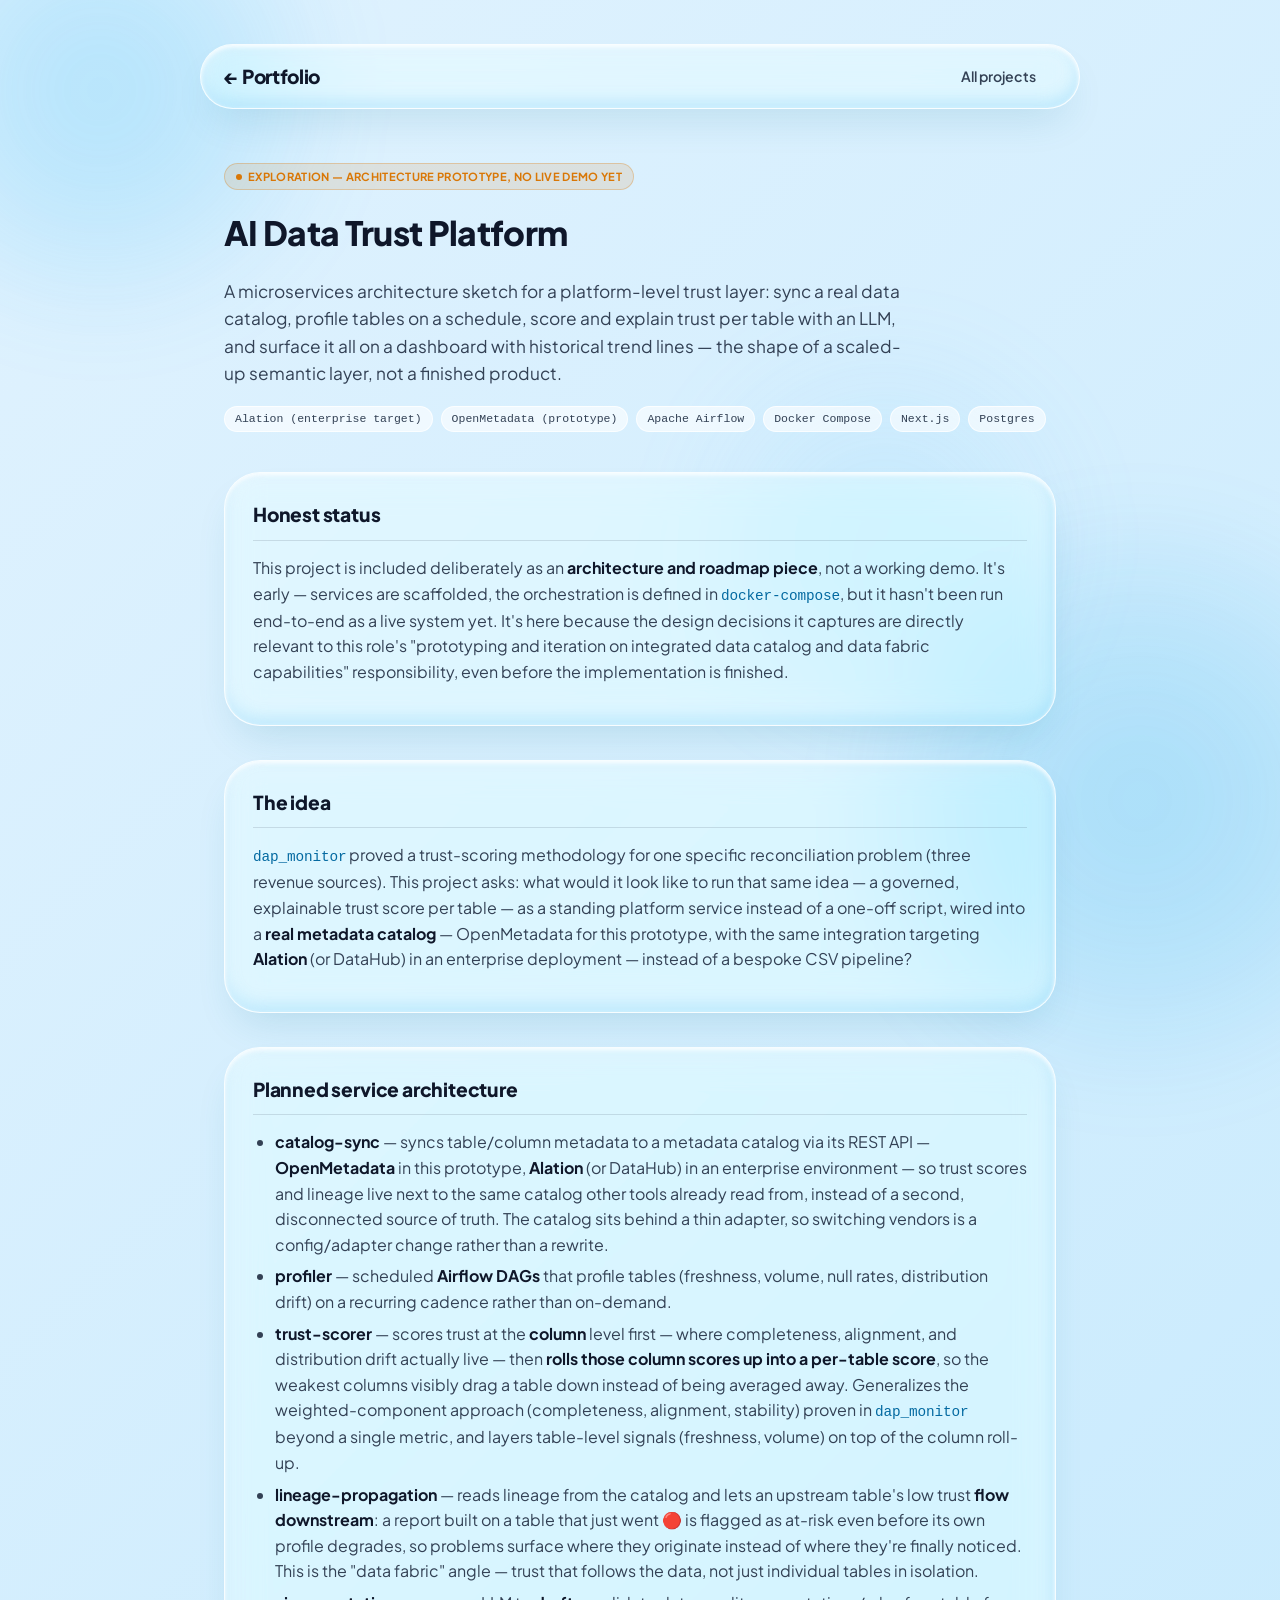
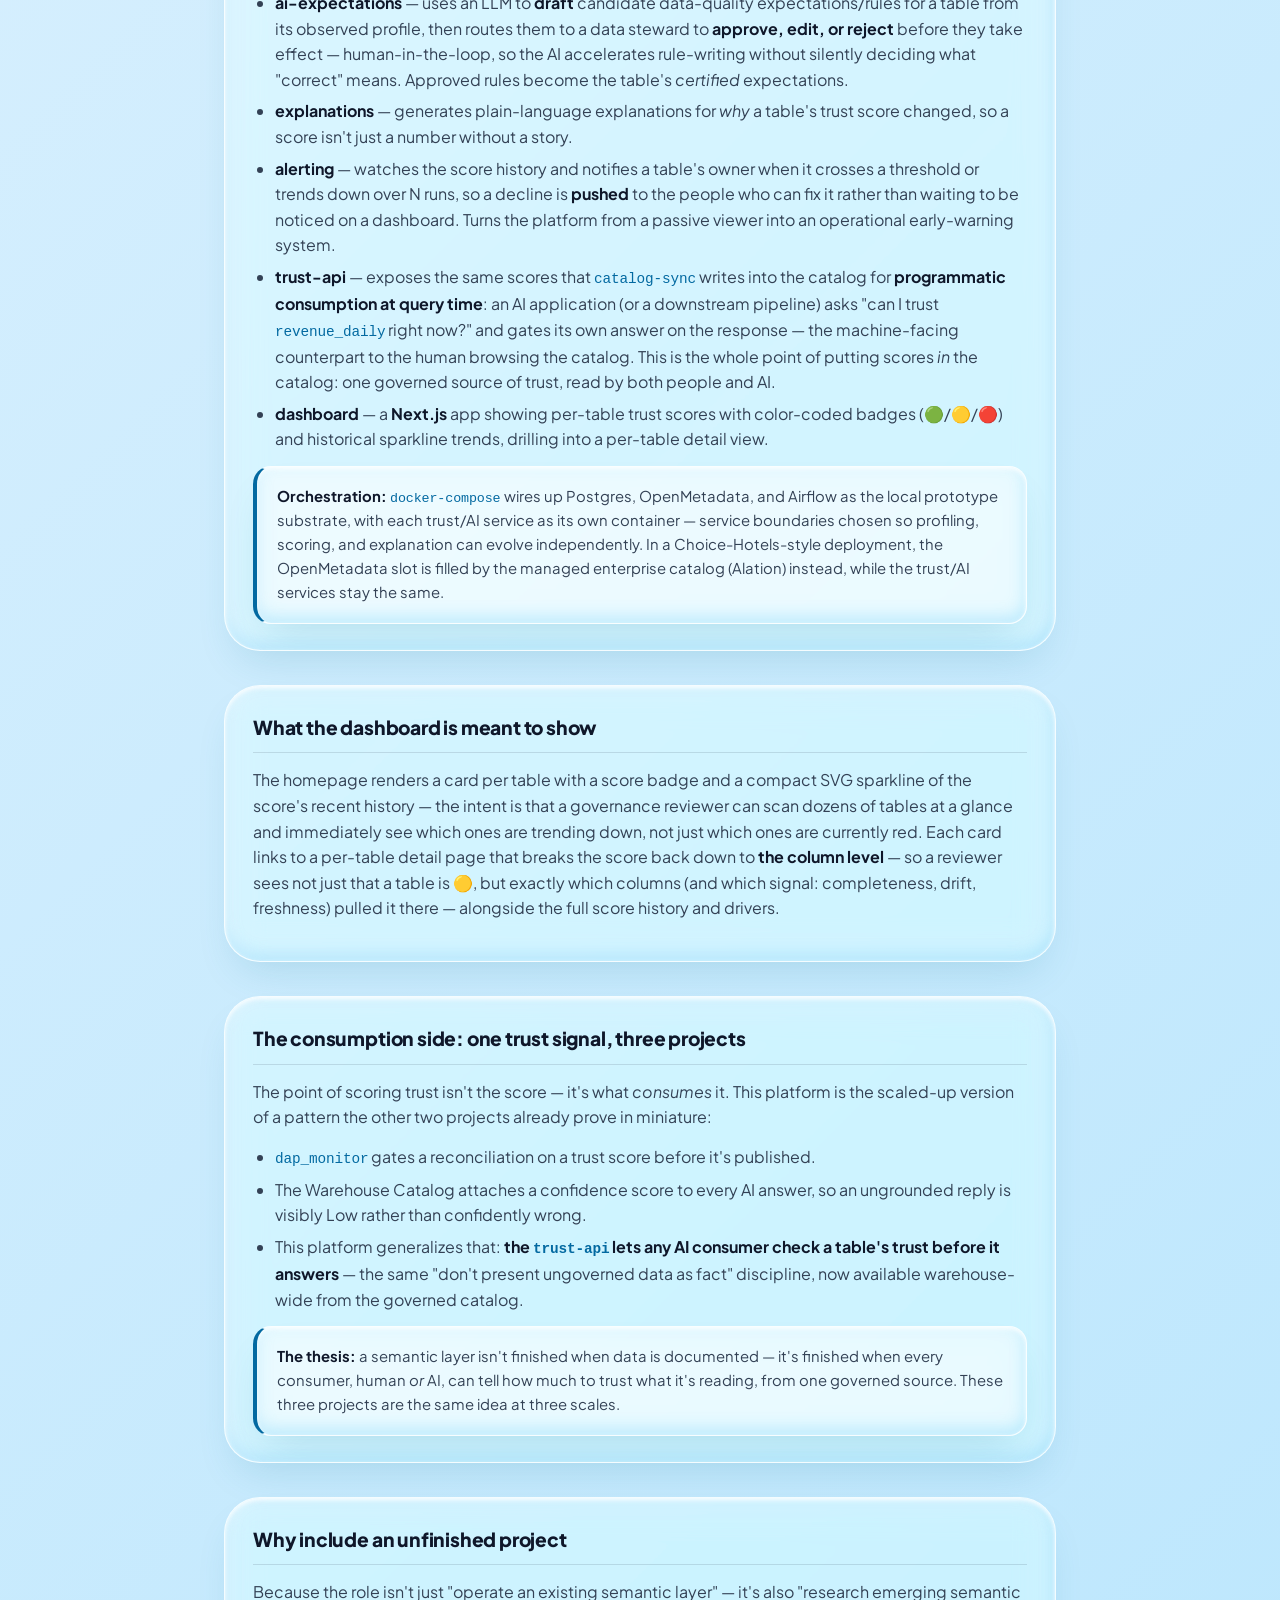
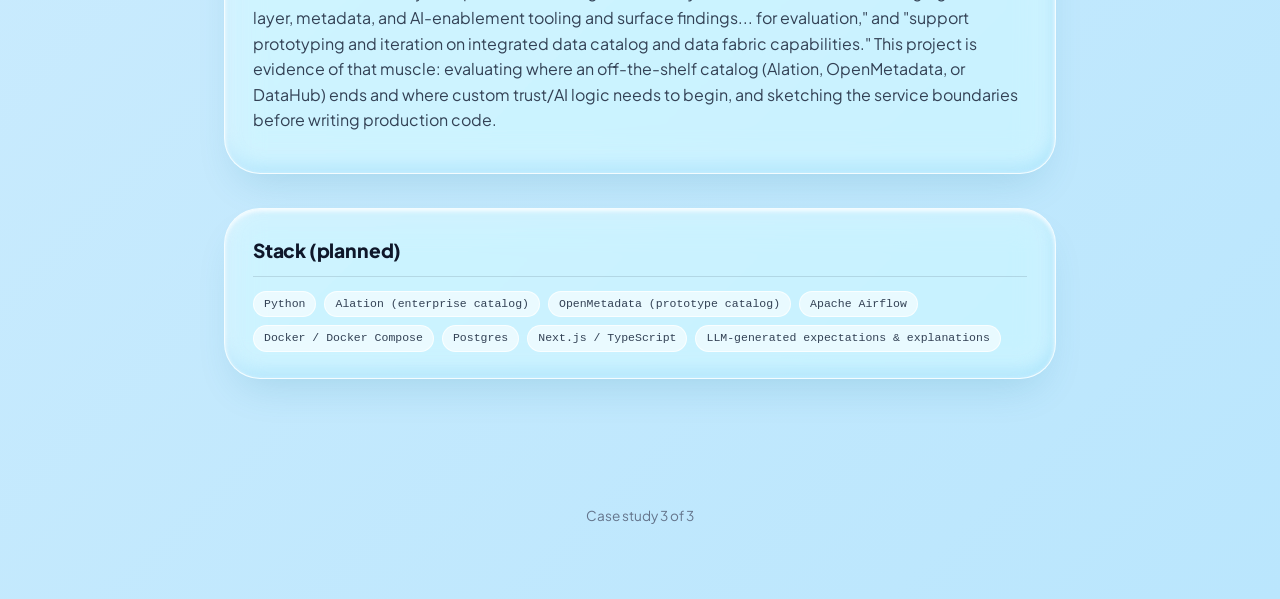
==== commit fef663c3: "Deepen AI Data Trust architecture: column->table scoring, lineage propagation, certification, alerti" ====
--- a/projects/ai-data-trust.html
+++ b/projects/ai-data-trust.html
@@ -75,9 +75,12 @@
       <ul>
         <li><strong>catalog-sync</strong> — syncs table/column metadata to a metadata catalog via its REST API — <strong>OpenMetadata</strong> in this prototype, <strong>Alation</strong> (or DataHub) in an enterprise environment — so trust scores and lineage live next to the same catalog other tools already read from, instead of a second, disconnected source of truth. The catalog sits behind a thin adapter, so switching vendors is a config/adapter change rather than a rewrite.</li>
         <li><strong>profiler</strong> — scheduled <strong>Airflow DAGs</strong> that profile tables (freshness, volume, null rates, distribution drift) on a recurring cadence rather than on-demand.</li>
-        <li><strong>trust-scorer</strong> — computes a per-table trust score from profiling output, generalizing the weighted-component approach (completeness, alignment, stability) proven in <code>dap_monitor</code> beyond a single metric.</li>
-        <li><strong>ai-expectations</strong> — uses an LLM to draft candidate data-quality expectations/rules for a table from its observed profile, instead of requiring every rule to be hand-authored.</li>
+        <li><strong>trust-scorer</strong> — scores trust at the <strong>column</strong> level first — where completeness, alignment, and distribution drift actually live — then <strong>rolls those column scores up into a per-table score</strong>, so the weakest columns visibly drag a table down instead of being averaged away. Generalizes the weighted-component approach (completeness, alignment, stability) proven in <code>dap_monitor</code> beyond a single metric, and layers table-level signals (freshness, volume) on top of the column roll-up.</li>
+        <li><strong>lineage-propagation</strong> — reads lineage from the catalog and lets an upstream table's low trust <strong>flow downstream</strong>: a report built on a table that just went 🔴 is flagged as at-risk even before its own profile degrades, so problems surface where they originate instead of where they're finally noticed. This is the "data fabric" angle — trust that follows the data, not just individual tables in isolation.</li>
+        <li><strong>ai-expectations</strong> — uses an LLM to <strong>draft</strong> candidate data-quality expectations/rules for a table from its observed profile, then routes them to a data steward to <strong>approve, edit, or reject</strong> before they take effect — human-in-the-loop, so the AI accelerates rule-writing without silently deciding what "correct" means. Approved rules become the table's <em>certified</em> expectations.</li>
         <li><strong>explanations</strong> — generates plain-language explanations for <em>why</em> a table's trust score changed, so a score isn't just a number without a story.</li>
+        <li><strong>alerting</strong> — watches the score history and notifies a table's owner when it crosses a threshold or trends down over N runs, so a decline is <strong>pushed</strong> to the people who can fix it rather than waiting to be noticed on a dashboard. Turns the platform from a passive viewer into an operational early-warning system.</li>
+        <li><strong>trust-api</strong> — exposes the same scores that <code>catalog-sync</code> writes into the catalog for <strong>programmatic consumption at query time</strong>: an AI application (or a downstream pipeline) asks "can I trust <code>revenue_daily</code> right now?" and gates its own answer on the response — the machine-facing counterpart to the human browsing the catalog. This is the whole point of putting scores <em>in</em> the catalog: one governed source of trust, read by both people and AI.</li>
         <li><strong>dashboard</strong> — a <strong>Next.js</strong> app showing per-table trust scores with color-coded badges (🟢/🟡/🔴) and historical sparkline trends, drilling into a per-table detail view.</li>
       </ul>
       <div class="callout">
@@ -95,8 +98,32 @@
         The homepage renders a card per table with a score badge and a compact SVG sparkline of the
         score's recent history — the intent is that a governance reviewer can scan dozens of tables
         at a glance and immediately see which ones are trending down, not just which ones are
-        currently red. Each card links to a per-table detail page for the full history and drivers.
+        currently red. Each card links to a per-table detail page that breaks the score back down to
+        <strong>the column level</strong> — so a reviewer sees not just that a table is 🟡, but exactly
+        which columns (and which signal: completeness, drift, freshness) pulled it there — alongside the
+        full score history and drivers.
       </p>
+    </section>
+
+    <section>
+      <h2>The consumption side: one trust signal, three projects</h2>
+      <p>
+        The point of scoring trust isn't the score — it's what <em>consumes</em> it. This platform is
+        the scaled-up version of a pattern the other two projects already prove in miniature:
+      </p>
+      <ul>
+        <li><code>dap_monitor</code> gates a reconciliation on a trust score before it's published.</li>
+        <li>The Warehouse Catalog attaches a confidence score to every AI answer, so an ungrounded
+          reply is visibly Low rather than confidently wrong.</li>
+        <li>This platform generalizes that: <strong>the <code>trust-api</code> lets any AI consumer
+          check a table's trust before it answers</strong> — the same "don't present ungoverned data
+          as fact" discipline, now available warehouse-wide from the governed catalog.</li>
+      </ul>
+      <div class="callout">
+        <strong>The thesis:</strong> a semantic layer isn't finished when data is documented — it's
+        finished when every consumer, human <em>or</em> AI, can tell how much to trust what it's
+        reading, from one governed source. These three projects are the same idea at three scales.
+      </div>
     </section>
 
     <section>
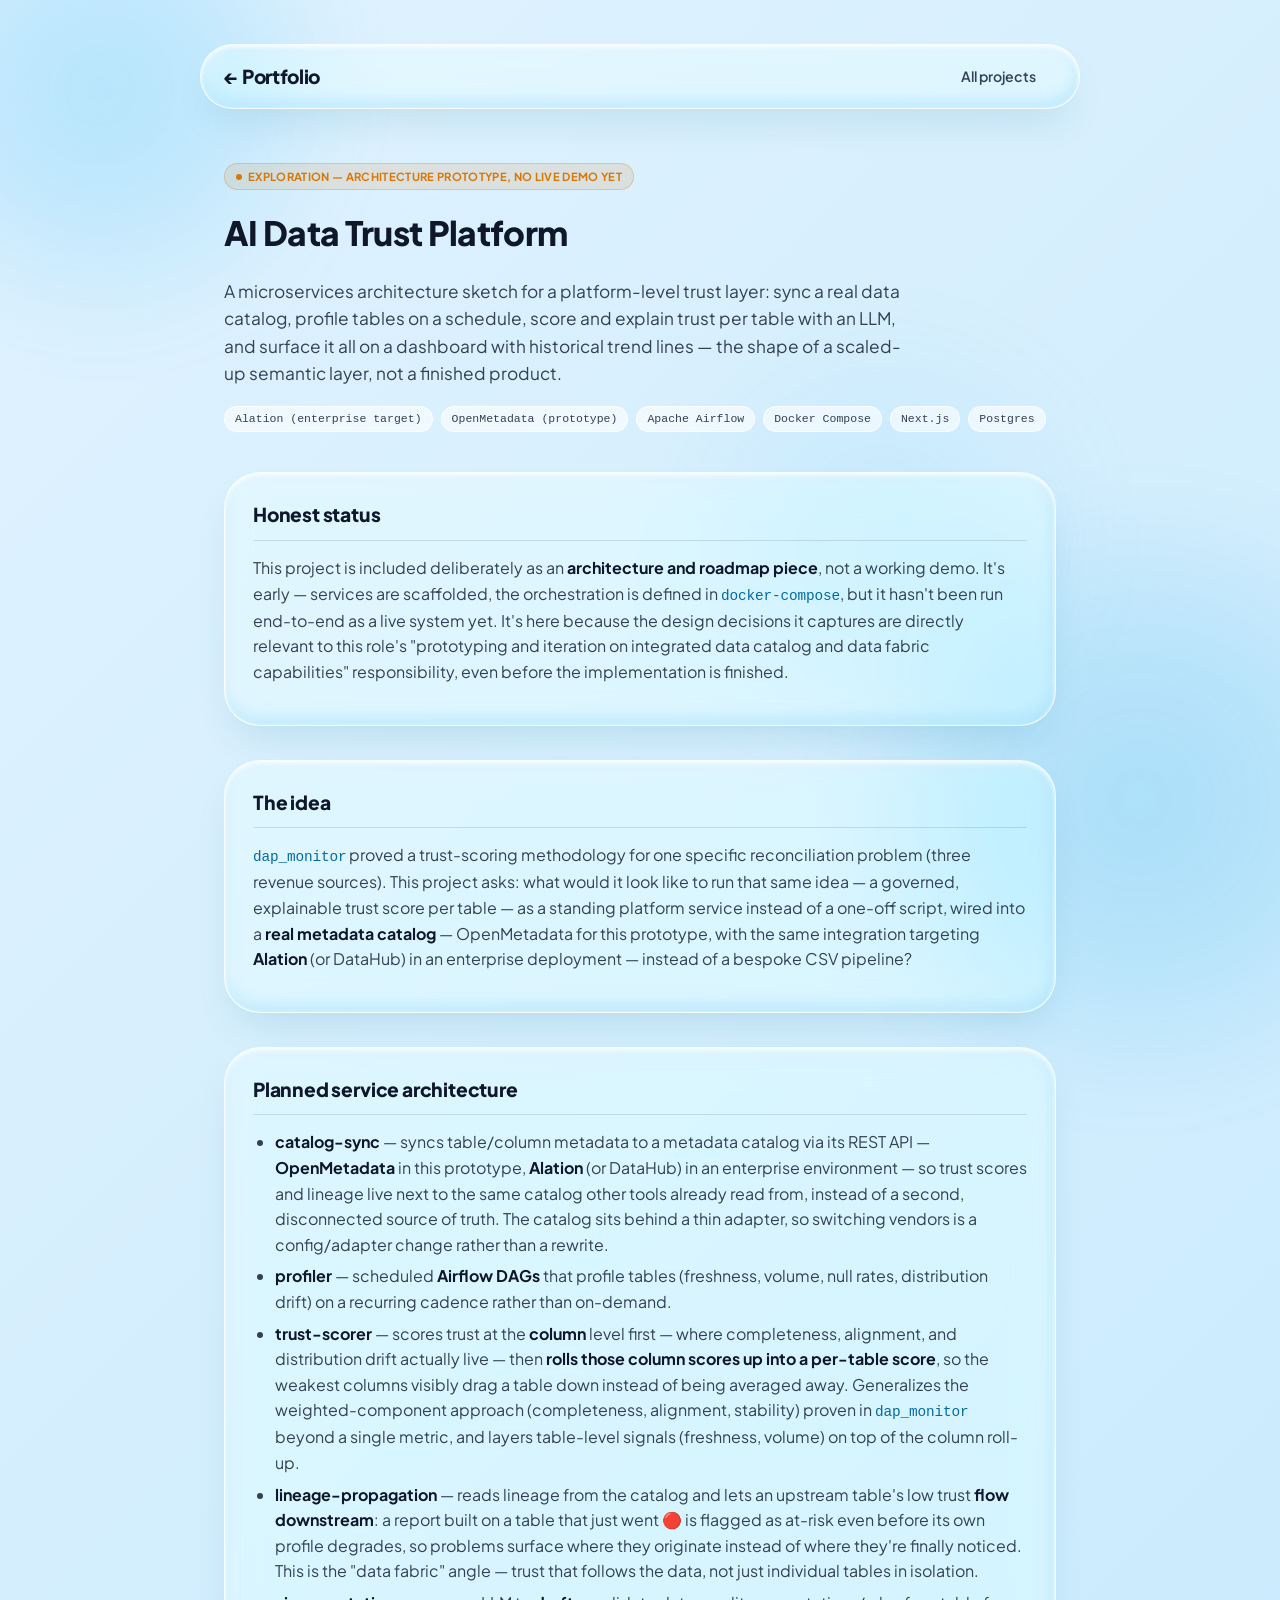
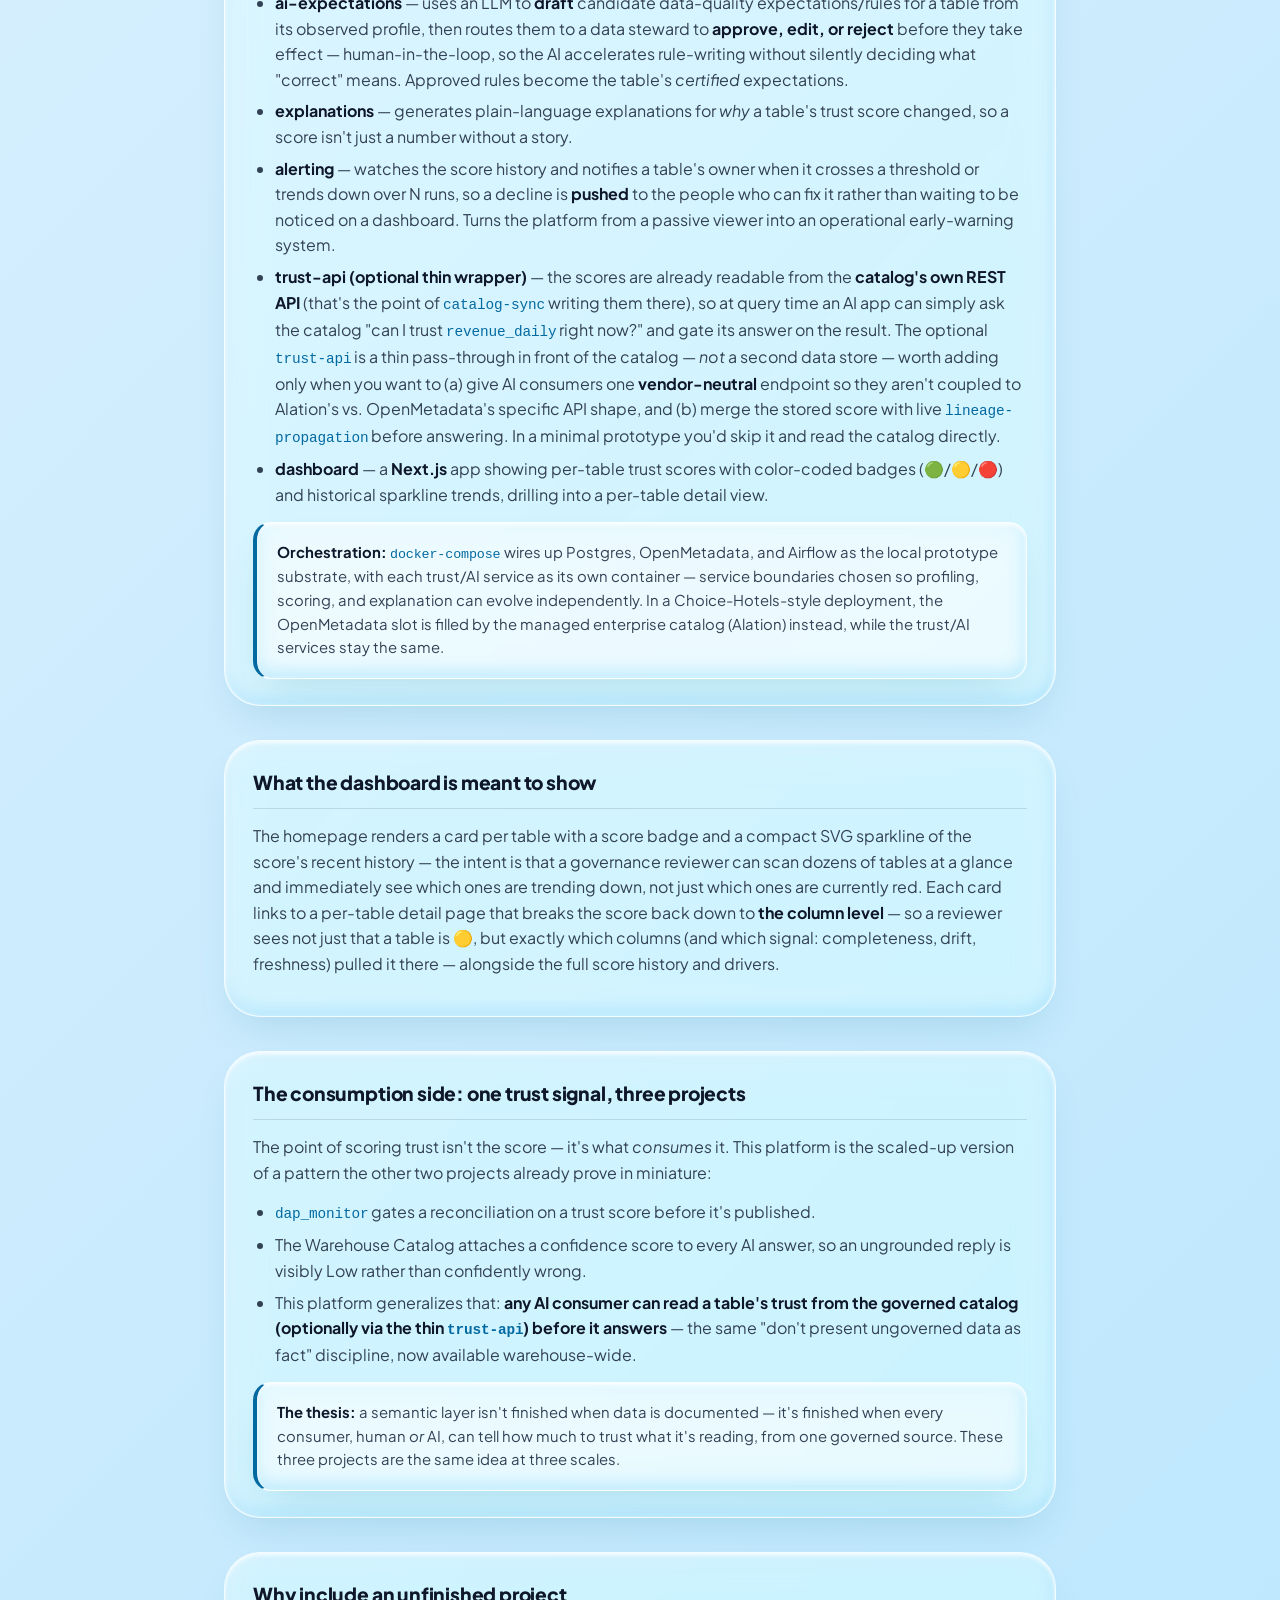
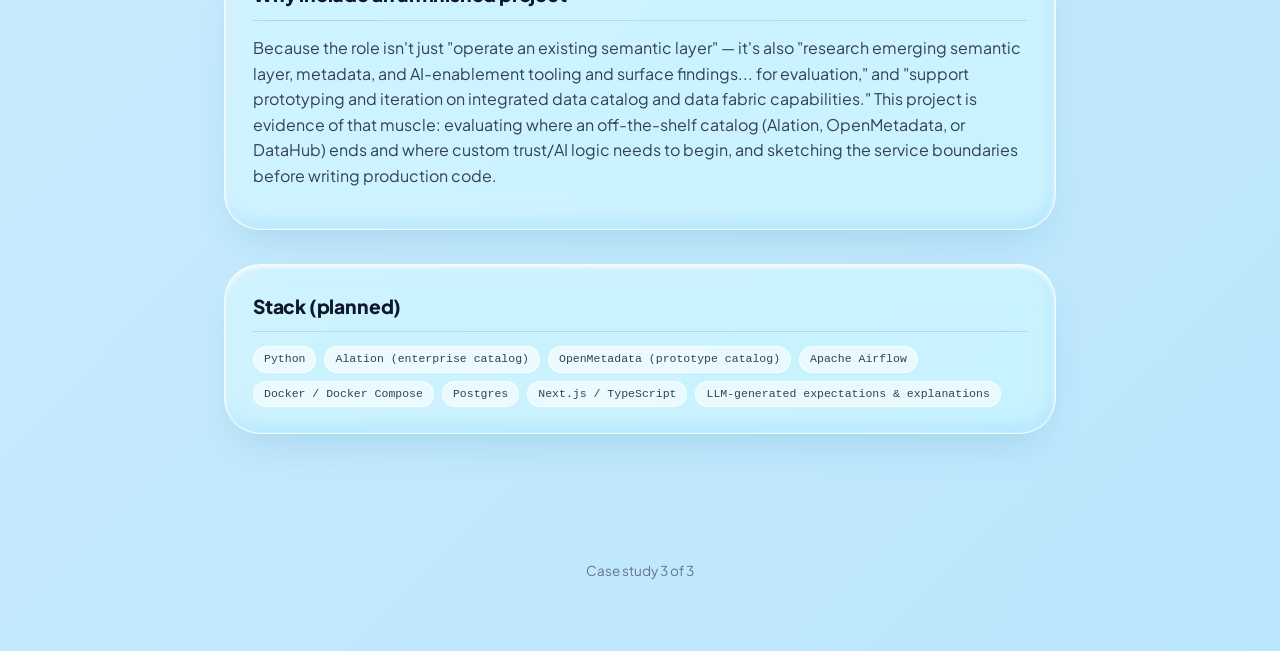
==== commit f14aaf55: "Clarify trust-api as optional thin wrapper over the catalog API, not a second store Co-Authored-By: " ====
--- a/projects/ai-data-trust.html
+++ b/projects/ai-data-trust.html
@@ -80,7 +80,7 @@
         <li><strong>ai-expectations</strong> — uses an LLM to <strong>draft</strong> candidate data-quality expectations/rules for a table from its observed profile, then routes them to a data steward to <strong>approve, edit, or reject</strong> before they take effect — human-in-the-loop, so the AI accelerates rule-writing without silently deciding what "correct" means. Approved rules become the table's <em>certified</em> expectations.</li>
         <li><strong>explanations</strong> — generates plain-language explanations for <em>why</em> a table's trust score changed, so a score isn't just a number without a story.</li>
         <li><strong>alerting</strong> — watches the score history and notifies a table's owner when it crosses a threshold or trends down over N runs, so a decline is <strong>pushed</strong> to the people who can fix it rather than waiting to be noticed on a dashboard. Turns the platform from a passive viewer into an operational early-warning system.</li>
-        <li><strong>trust-api</strong> — exposes the same scores that <code>catalog-sync</code> writes into the catalog for <strong>programmatic consumption at query time</strong>: an AI application (or a downstream pipeline) asks "can I trust <code>revenue_daily</code> right now?" and gates its own answer on the response — the machine-facing counterpart to the human browsing the catalog. This is the whole point of putting scores <em>in</em> the catalog: one governed source of trust, read by both people and AI.</li>
+        <li><strong>trust-api (optional thin wrapper)</strong> — the scores are already readable from the <strong>catalog's own REST API</strong> (that's the point of <code>catalog-sync</code> writing them there), so at query time an AI app can simply ask the catalog "can I trust <code>revenue_daily</code> right now?" and gate its answer on the result. The optional <code>trust-api</code> is a thin pass-through in front of the catalog — <em>not</em> a second data store — worth adding only when you want to (a) give AI consumers one <strong>vendor-neutral</strong> endpoint so they aren't coupled to Alation's vs. OpenMetadata's specific API shape, and (b) merge the stored score with live <code>lineage-propagation</code> before answering. In a minimal prototype you'd skip it and read the catalog directly.</li>
         <li><strong>dashboard</strong> — a <strong>Next.js</strong> app showing per-table trust scores with color-coded badges (🟢/🟡/🔴) and historical sparkline trends, drilling into a per-table detail view.</li>
       </ul>
       <div class="callout">
@@ -115,9 +115,9 @@
         <li><code>dap_monitor</code> gates a reconciliation on a trust score before it's published.</li>
         <li>The Warehouse Catalog attaches a confidence score to every AI answer, so an ungrounded
           reply is visibly Low rather than confidently wrong.</li>
-        <li>This platform generalizes that: <strong>the <code>trust-api</code> lets any AI consumer
-          check a table's trust before it answers</strong> — the same "don't present ungoverned data
-          as fact" discipline, now available warehouse-wide from the governed catalog.</li>
+        <li>This platform generalizes that: <strong>any AI consumer can read a table's trust from the
+          governed catalog (optionally via the thin <code>trust-api</code>) before it answers</strong> —
+          the same "don't present ungoverned data as fact" discipline, now available warehouse-wide.</li>
       </ul>
       <div class="callout">
         <strong>The thesis:</strong> a semantic layer isn't finished when data is documented — it's
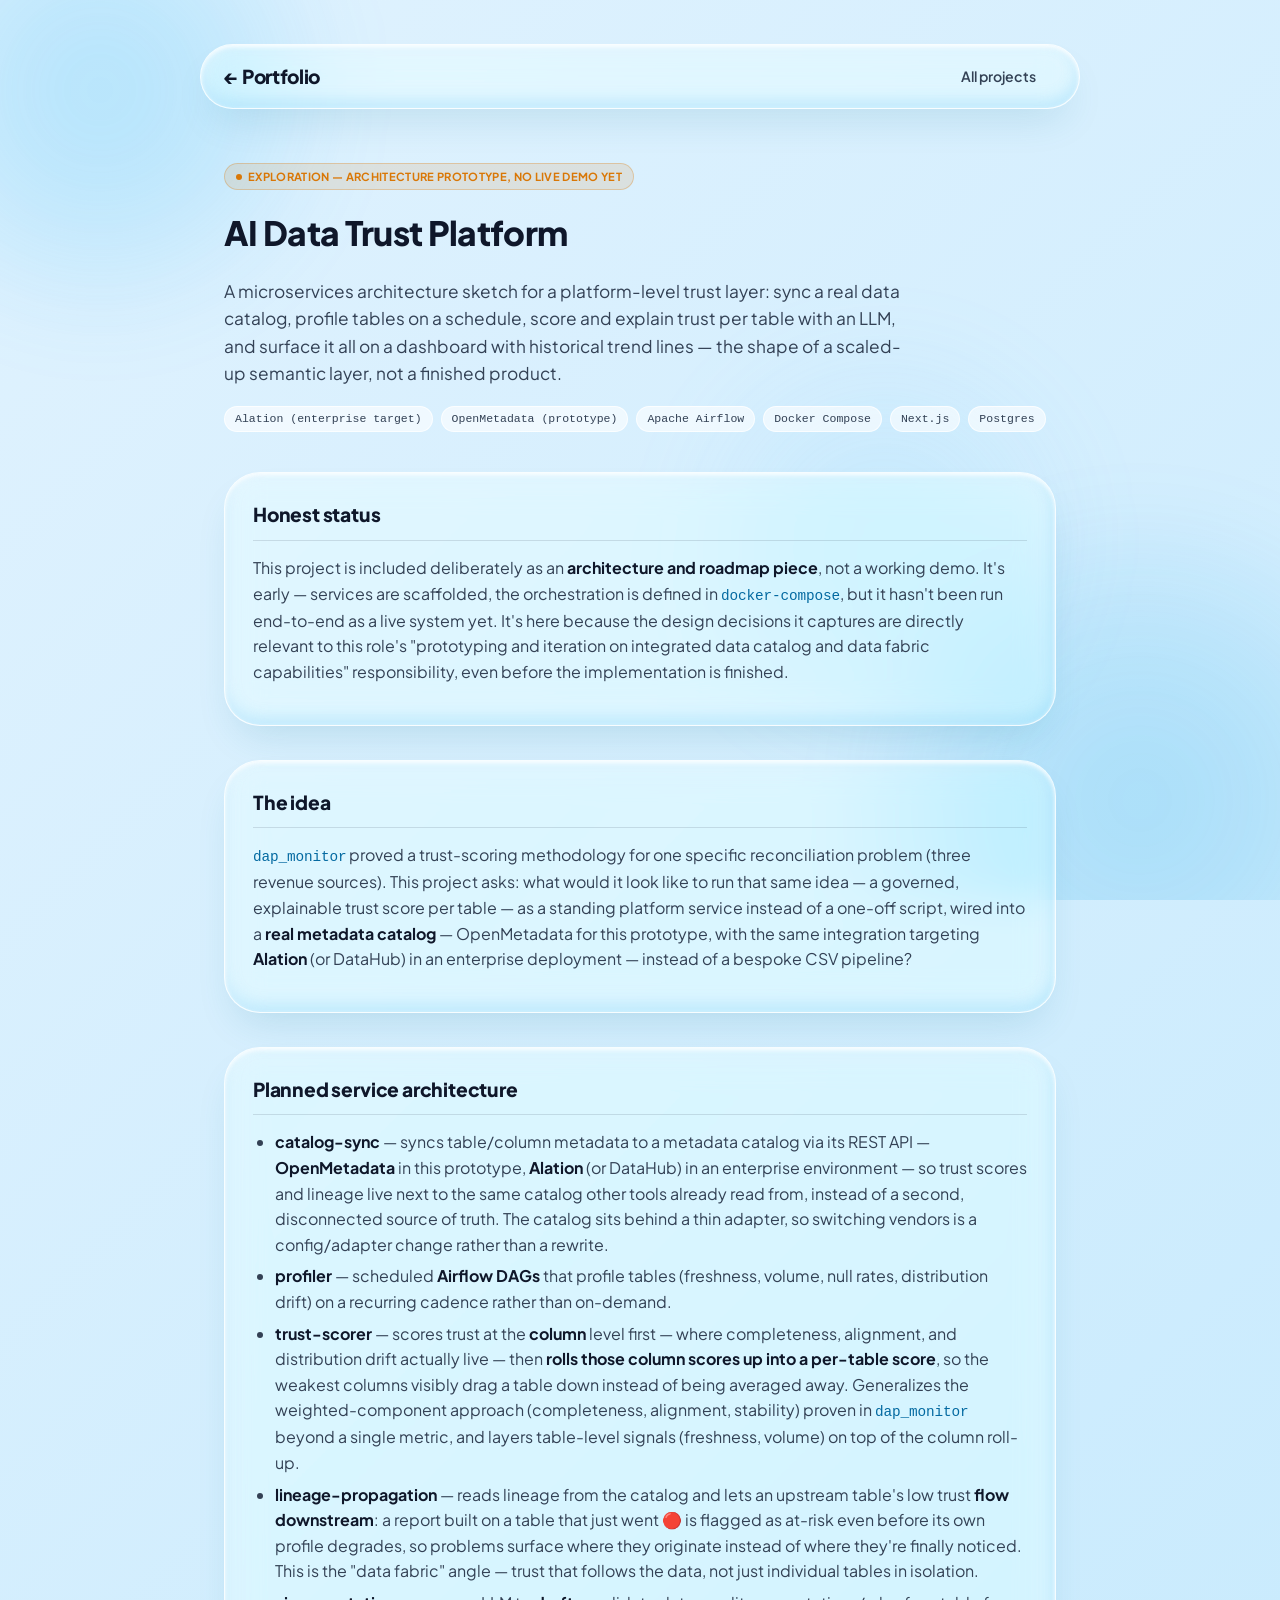
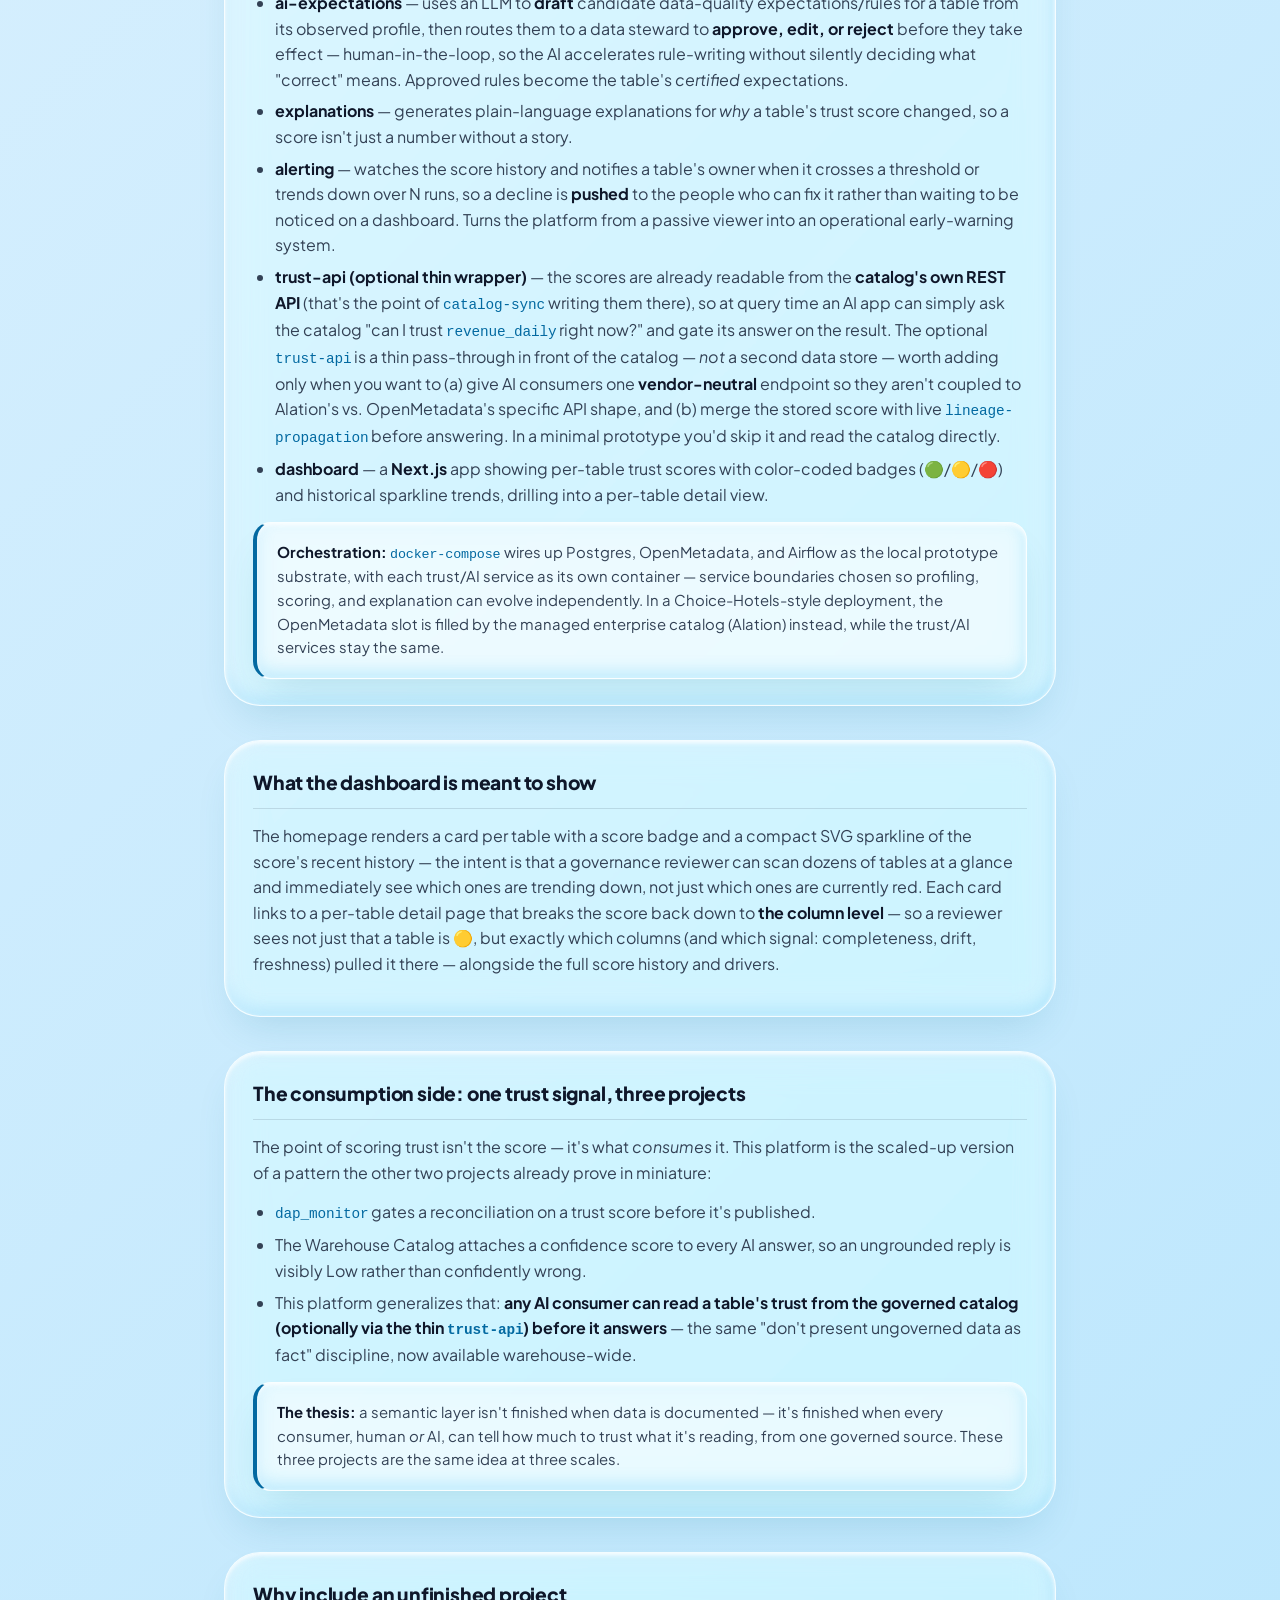
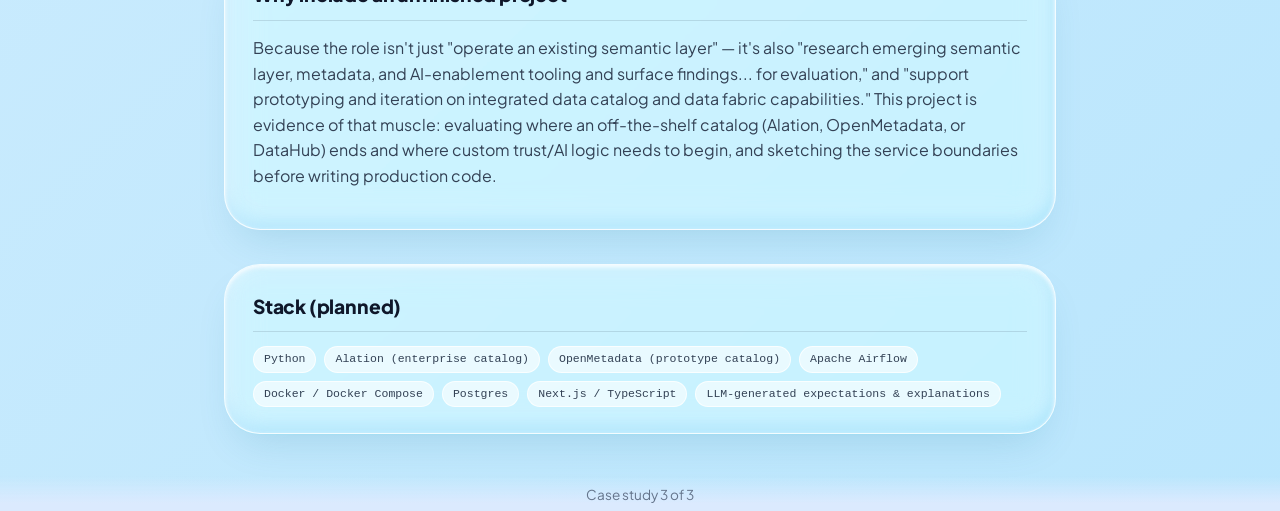
==== commit 44ebf456: "Fix bottom safe-area bleed: viewport-fit=cover, footer/body padding, cache-bust v=24 Re-adds viewpor" ====
--- a/projects/ai-data-trust.html
+++ b/projects/ai-data-trust.html
@@ -2,18 +2,21 @@
 <html lang="en">
 <head>
 <meta charset="UTF-8">
-<meta name="viewport" content="width=device-width, initial-scale=1.0">
+<meta name="viewport" content="width=device-width, initial-scale=1.0, viewport-fit=cover">
+<meta name="theme-color" content="#e0f2fe">
 <title>AI Data Trust Platform — Architecture</title>
 <link rel="preconnect" href="https://fonts.googleapis.com">
 <link rel="preconnect" href="https://fonts.gstatic.com" crossorigin>
 <link href="https://fonts.googleapis.com/css2?family=Plus+Jakarta+Sans:wght@400;500;600;700;800&display=swap" rel="stylesheet">
-<link rel="stylesheet" href="../styles.css?v=18">
+<link rel="stylesheet" href="../styles.css?v=24">
 </head>
 <body>
 
-<div class="bg-orb bg-orb-1" aria-hidden="true"></div>
-<div class="bg-orb bg-orb-2" aria-hidden="true"></div>
-<div class="bg-orb bg-orb-3" aria-hidden="true"></div>
+<div class="bg-orbs" aria-hidden="true">
+  <div class="bg-orb bg-orb-1"></div>
+  <div class="bg-orb bg-orb-2"></div>
+  <div class="bg-orb bg-orb-3"></div>
+</div>
 
 <nav class="site-nav">
   <div class="wrap">
@@ -159,6 +162,6 @@
   <div class="wrap">Case study 3 of 3</div>
 </footer>
 
-<script src="../liquid-ui.js?v=18" defer></script>
+<script src="../liquid-ui.js?v=24" defer></script>
 </body>
 </html>
--- a/styles.css
+++ b/styles.css
@@ -77,8 +77,23 @@
   padding: 0;
 }
 
+/* Paint the gradient on the root too, so the overscroll/rubber-band region on
+   mobile (above Safari's toolbar) and any sliver beyond body never show white.
+   body's animated gradient sits on top; html only shows through in overscroll. */
+html {
+  /* Solid color first: iOS Safari tints its bars AND fills the bottom safe-area
+     strip by sampling this flat background-color (it ignores the gradient image).
+     The visible "solid strap" lives at the BOTTOM of the page, where the gradient
+     is --bg-gradient-end — so sample that shade, not the top color, so any flat
+     fill Safari paints matches the gradient's bottom edge instead of clashing. */
+  background-color: var(--bg-gradient-end);
+  background-image: linear-gradient(135deg, var(--bg-gradient-start), var(--bg-gradient-mid), var(--bg-gradient-end));
+}
+
 body {
-  min-height: 100vh;
+  min-height: 100vh;        /* fallback for browsers without newer viewport units */
+  min-height: 100svh;       /* stable baseline while the toolbar is expanded */
+  min-height: 100dvh;       /* grows to the large viewport as the toolbar collapses, so the gradient reaches the true bottom edge */
   color: var(--text);
   background: linear-gradient(135deg, var(--bg-gradient-start), var(--bg-gradient-mid), var(--bg-gradient-end));
   background-size: 200% 200%;
@@ -86,8 +101,15 @@
   font-family: "Plus Jakarta Sans", -apple-system, BlinkMacSystemFont, "Segoe UI", Inter, Roboto, Helvetica, Arial, sans-serif;
   line-height: 1.6;
   -webkit-font-smoothing: antialiased;
-  overflow-x: hidden;
-  padding-bottom: 40px;
+  /* No overflow-x needed here: the off-screen background orbs are clipped by their
+     own .bg-orbs wrapper (overflow:hidden), and all real content sits in .wrap
+     (max-width, centered), so nothing overflows horizontally. Keeping overflow
+     off <body>/<html> lets the document stay the natural scroller. */
+  /* No bottom gutter on <body>: a reserved padding-bottom here is background-only
+     space that becomes the "solid strap" behind iOS Safari's collapsed capsule.
+     Let the gradient bleed to the true bottom edge; the footer carries the
+     home-indicator clearance (env(safe-area-inset-bottom)) inside its own padding. */
+  padding-bottom: 0;
 }
 
 @keyframes ambientLiquid {
@@ -96,9 +118,20 @@
   100% { background-position: 0% 50%; }
 }
 
-/* Floating ambient background orbs */
+/* Floating ambient background orbs.
+   The orbs bleed off every edge on purpose; this fixed, full-viewport wrapper
+   clips them (overflow:hidden) so they never create horizontal overflow, which
+   keeps the clip off <body>/<html> and leaves the document freely scrollable. */
+.bg-orbs {
+  position: fixed;
+  inset: 0;
+  overflow: hidden;
+  pointer-events: none;
+  z-index: 0;
+}
+
 .bg-orb {
-  position: fixed;
+  position: absolute;
   border-radius: 50%;
   filter: blur(50px);
   z-index: 0;
@@ -330,9 +363,11 @@
    ========================================================================== */
 
 .site-nav {
-  padding: 28px 0;
+  /* With viewport-fit=cover the page runs under the notch; max() keeps the pill
+     clear of the status bar/notch while leaving non-notch screens at 28px/16px. */
+  padding: max(28px, calc(env(safe-area-inset-top) + 8px)) 0 28px;
   position: sticky;
-  top: 16px;
+  top: max(16px, env(safe-area-inset-top));
   z-index: 100;
 }
 
@@ -941,7 +976,7 @@
 }
 
 .case-body {
-  padding: 24px 0 64px;
+  padding: 24px 0 8px;
 }
 
 .case-body section {
@@ -1079,7 +1114,16 @@
 }
 
 .footer {
-  padding: 28px 0 40px;
+  /* The footer is the last element, so its background is what fills the bottom
+     edge / safe-area strip behind Safari's collapsed capsule — give it the
+     gradient's bottom color so that strip is real page content, not Safari's flat
+     fill. Bottom padding = base 40px + the home-indicator inset, keeping the text
+     above the capsule while the background still bleeds to the physical edge. */
+  padding: 8px 0 calc(16px + env(safe-area-inset-bottom));
+  /* Fade from transparent (blends with the body gradient) down to the gradient's
+     bottom color, so the strip behind the capsule is real page content with no
+     visible seam where the footer starts. */
+  background: linear-gradient(to bottom, transparent, var(--bg-gradient-end) 60%);
   color: var(--text-faint);
   font-size: 0.85rem;
   text-align: center;
@@ -2027,3 +2071,9 @@
     transition-duration: 0.01ms !important;
   }
 }
+
+/* Temporary test for Safari viewport clipping */
+html,
+body {
+  overflow: visible !important;
+}
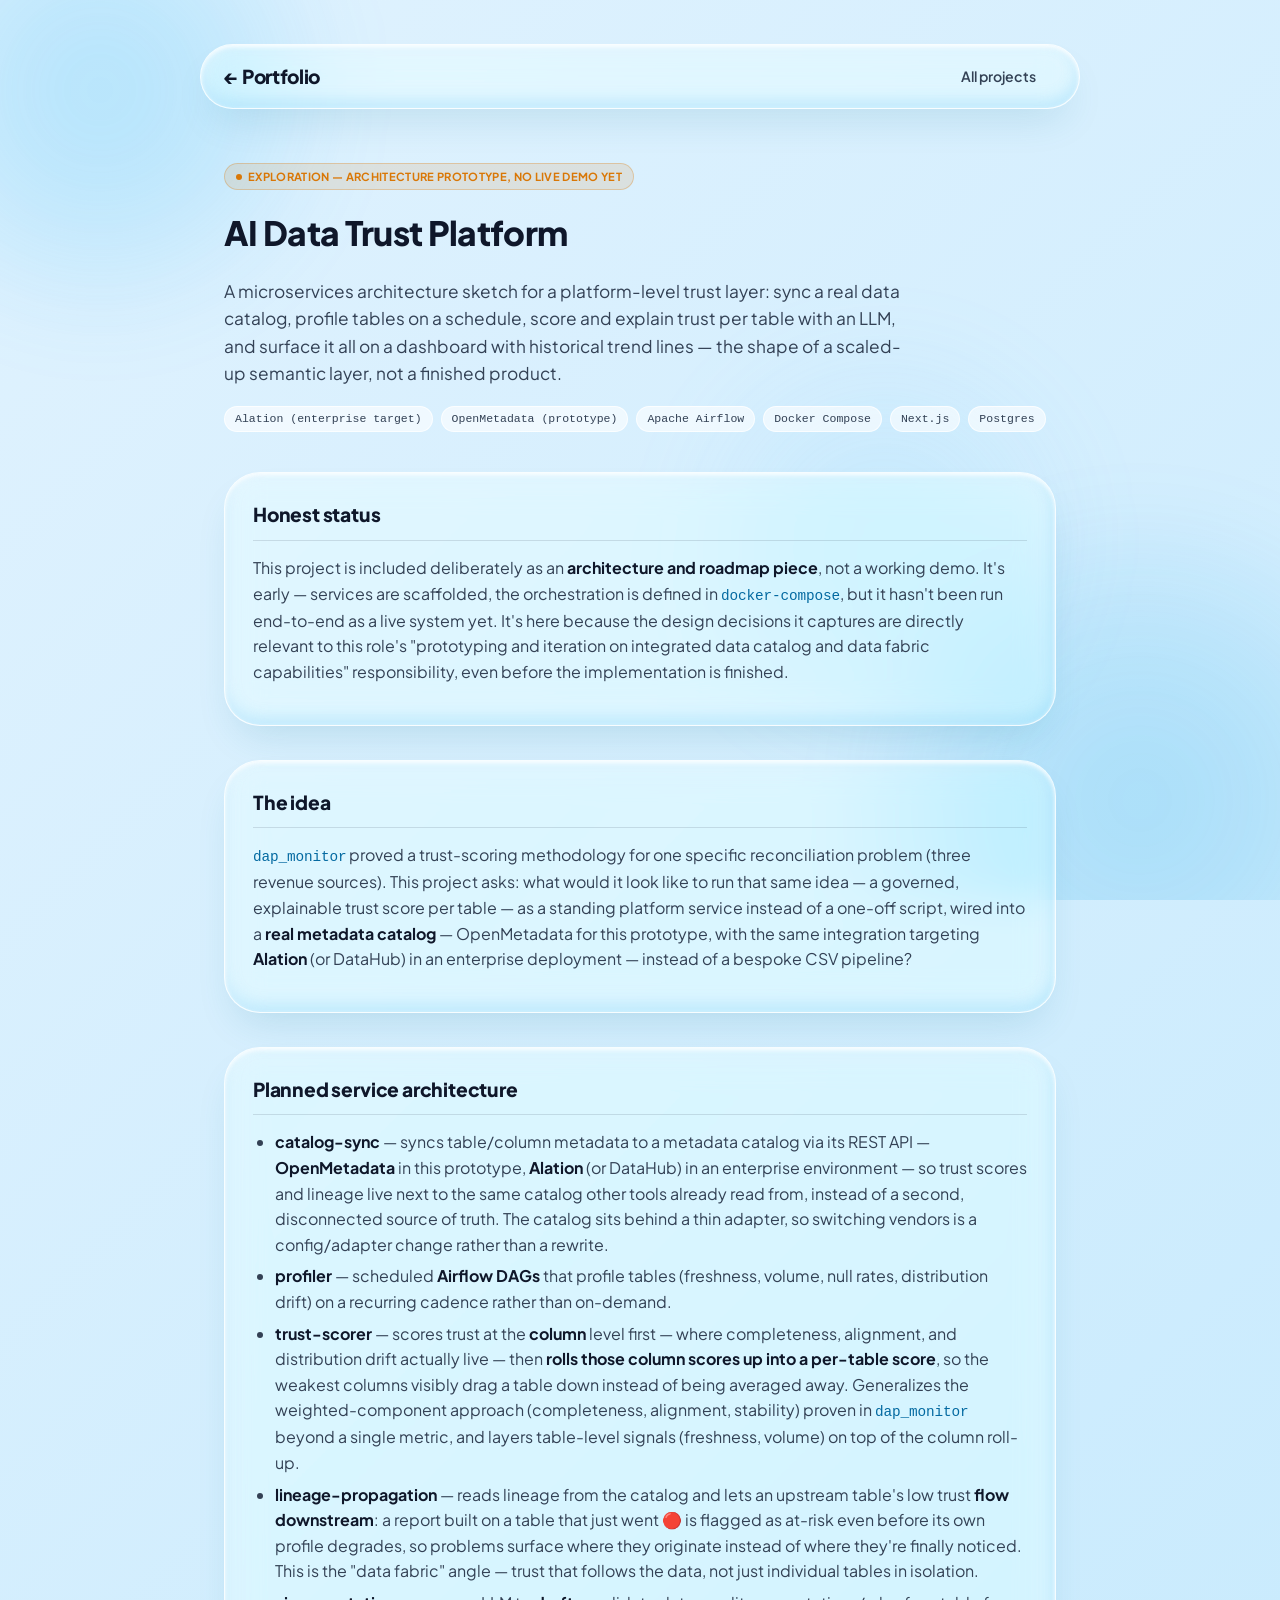
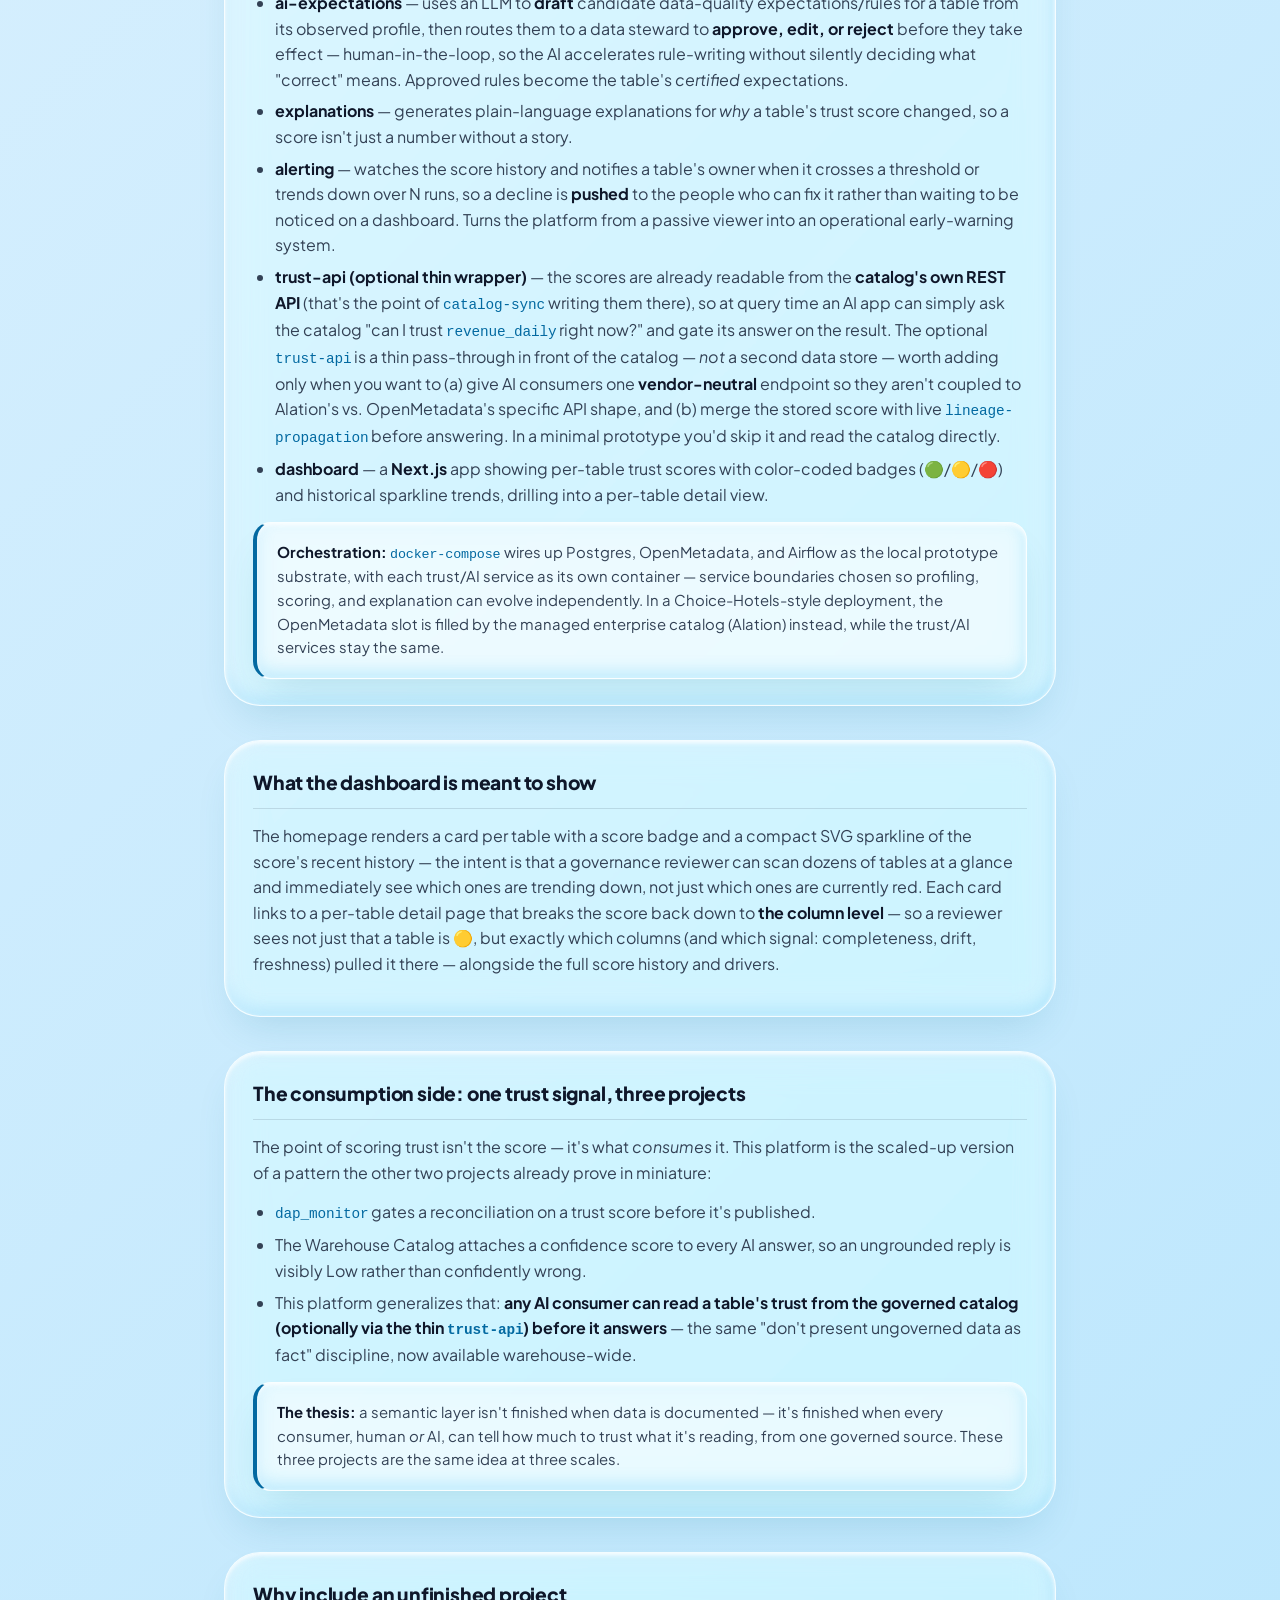
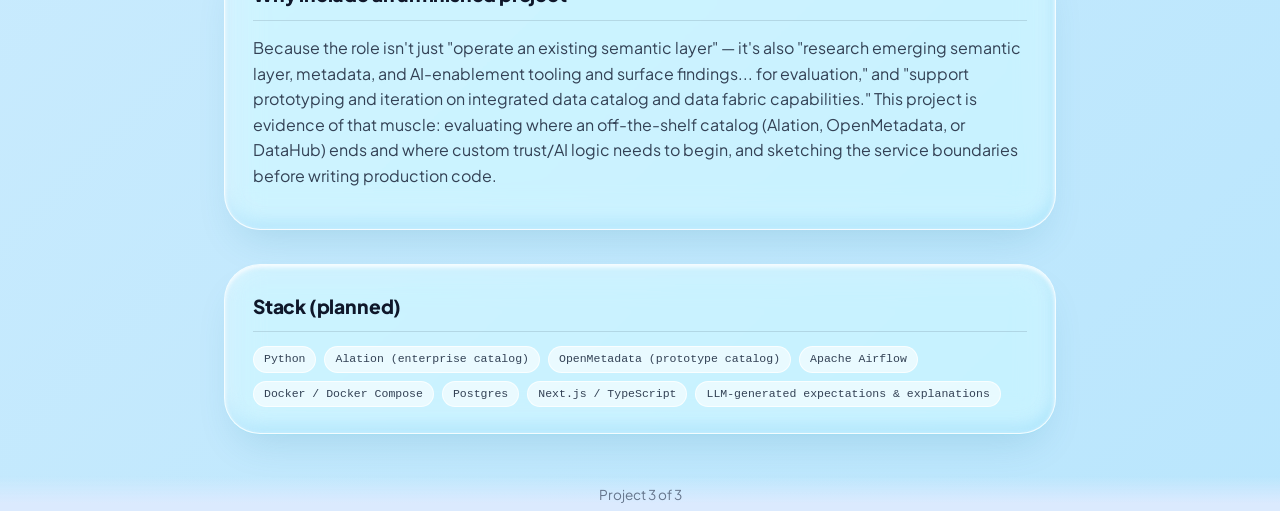
==== commit d7128144: "Rename Case studies to Projects; isolate bg-orbs behind body stacking context Renames "Case studies"" ====
--- a/projects/ai-data-trust.html
+++ b/projects/ai-data-trust.html
@@ -8,7 +8,7 @@
 <link rel="preconnect" href="https://fonts.googleapis.com">
 <link rel="preconnect" href="https://fonts.gstatic.com" crossorigin>
 <link href="https://fonts.googleapis.com/css2?family=Plus+Jakarta+Sans:wght@400;500;600;700;800&display=swap" rel="stylesheet">
-<link rel="stylesheet" href="../styles.css?v=24">
+<link rel="stylesheet" href="../styles.css?v=25">
 </head>
 <body>
 
@@ -159,7 +159,7 @@
 </main>
 
 <footer class="footer">
-  <div class="wrap">Case study 3 of 3</div>
+  <div class="wrap">Project 3 of 3</div>
 </footer>
 
 <script src="../liquid-ui.js?v=24" defer></script>
--- a/styles.css
+++ b/styles.css
@@ -91,6 +91,7 @@
 }
 
 body {
+  isolation: isolate;
   min-height: 100vh;        /* fallback for browsers without newer viewport units */
   min-height: 100svh;       /* stable baseline while the toolbar is expanded */
   min-height: 100dvh;       /* grows to the large viewport as the toolbar collapses, so the gradient reaches the true bottom edge */
@@ -127,7 +128,7 @@
   inset: 0;
   overflow: hidden;
   pointer-events: none;
-  z-index: 0;
+  z-index: -1;
 }
 
 .bg-orb {
